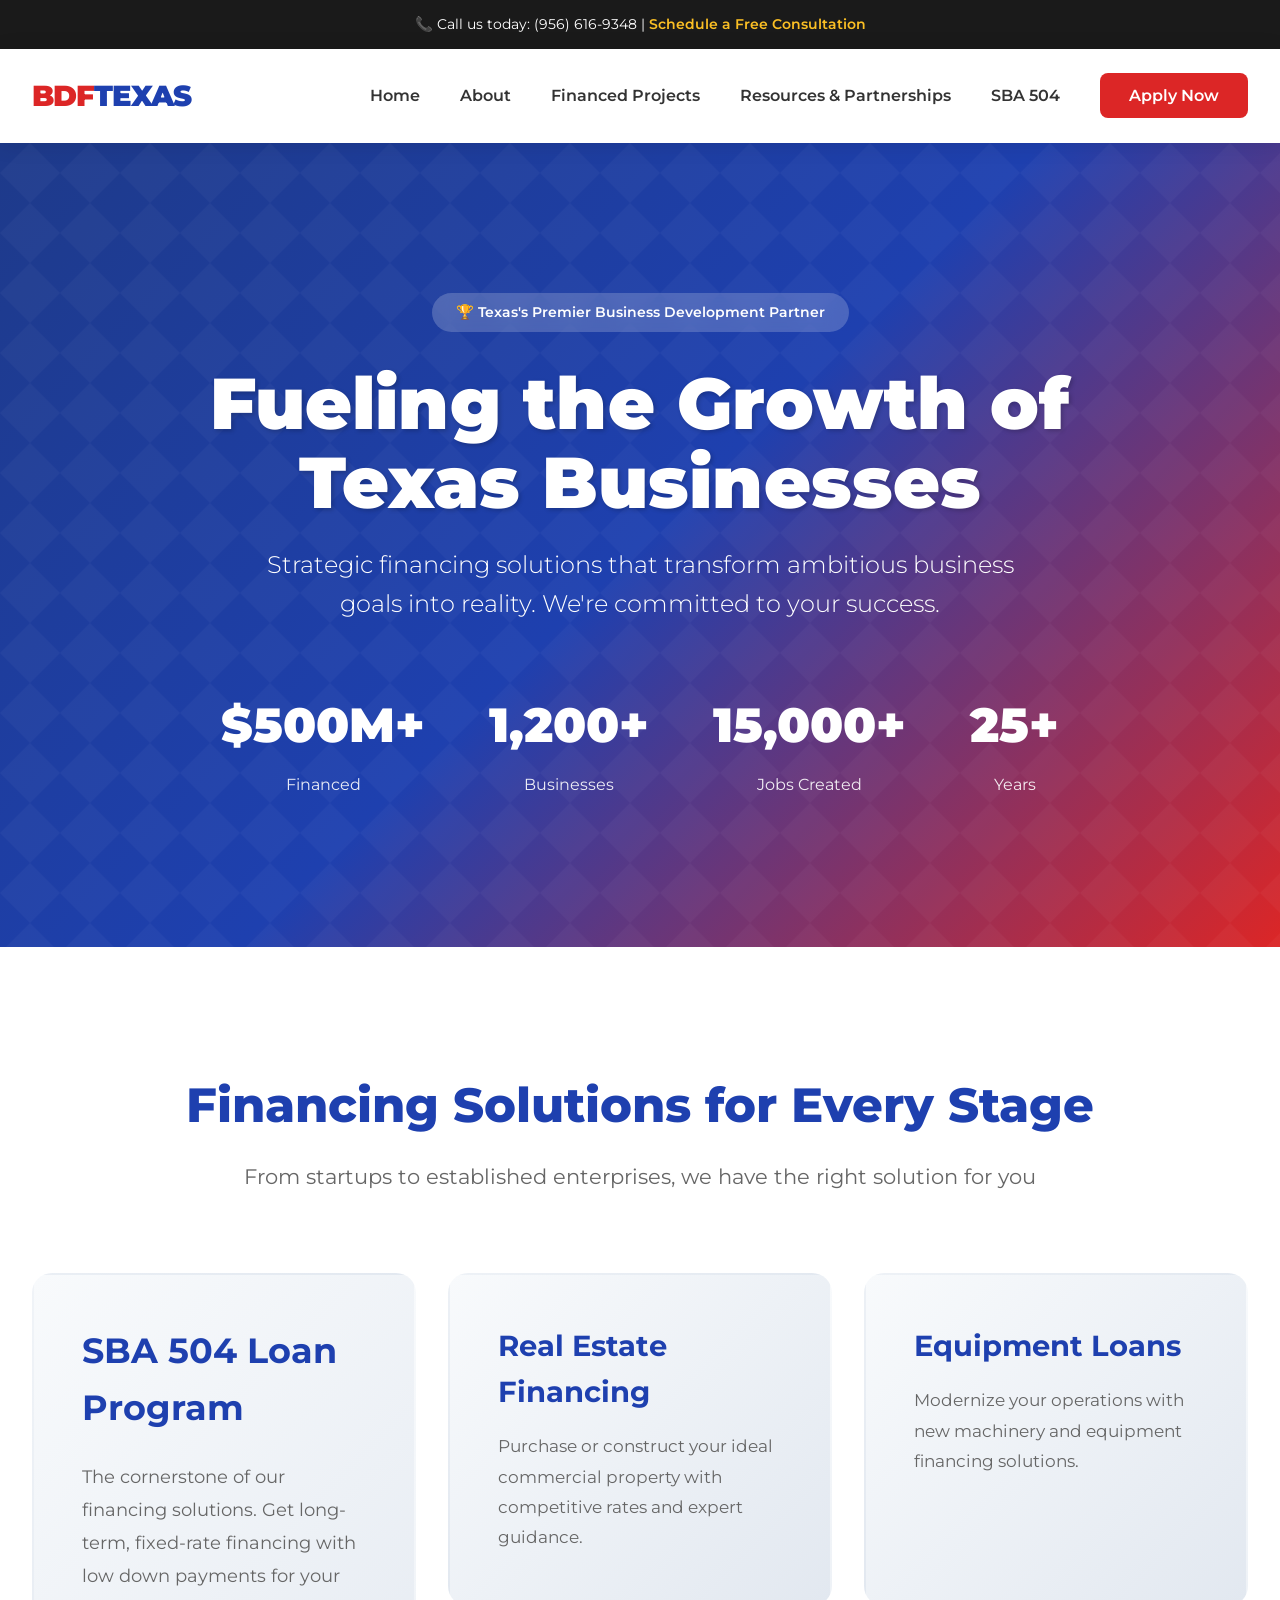
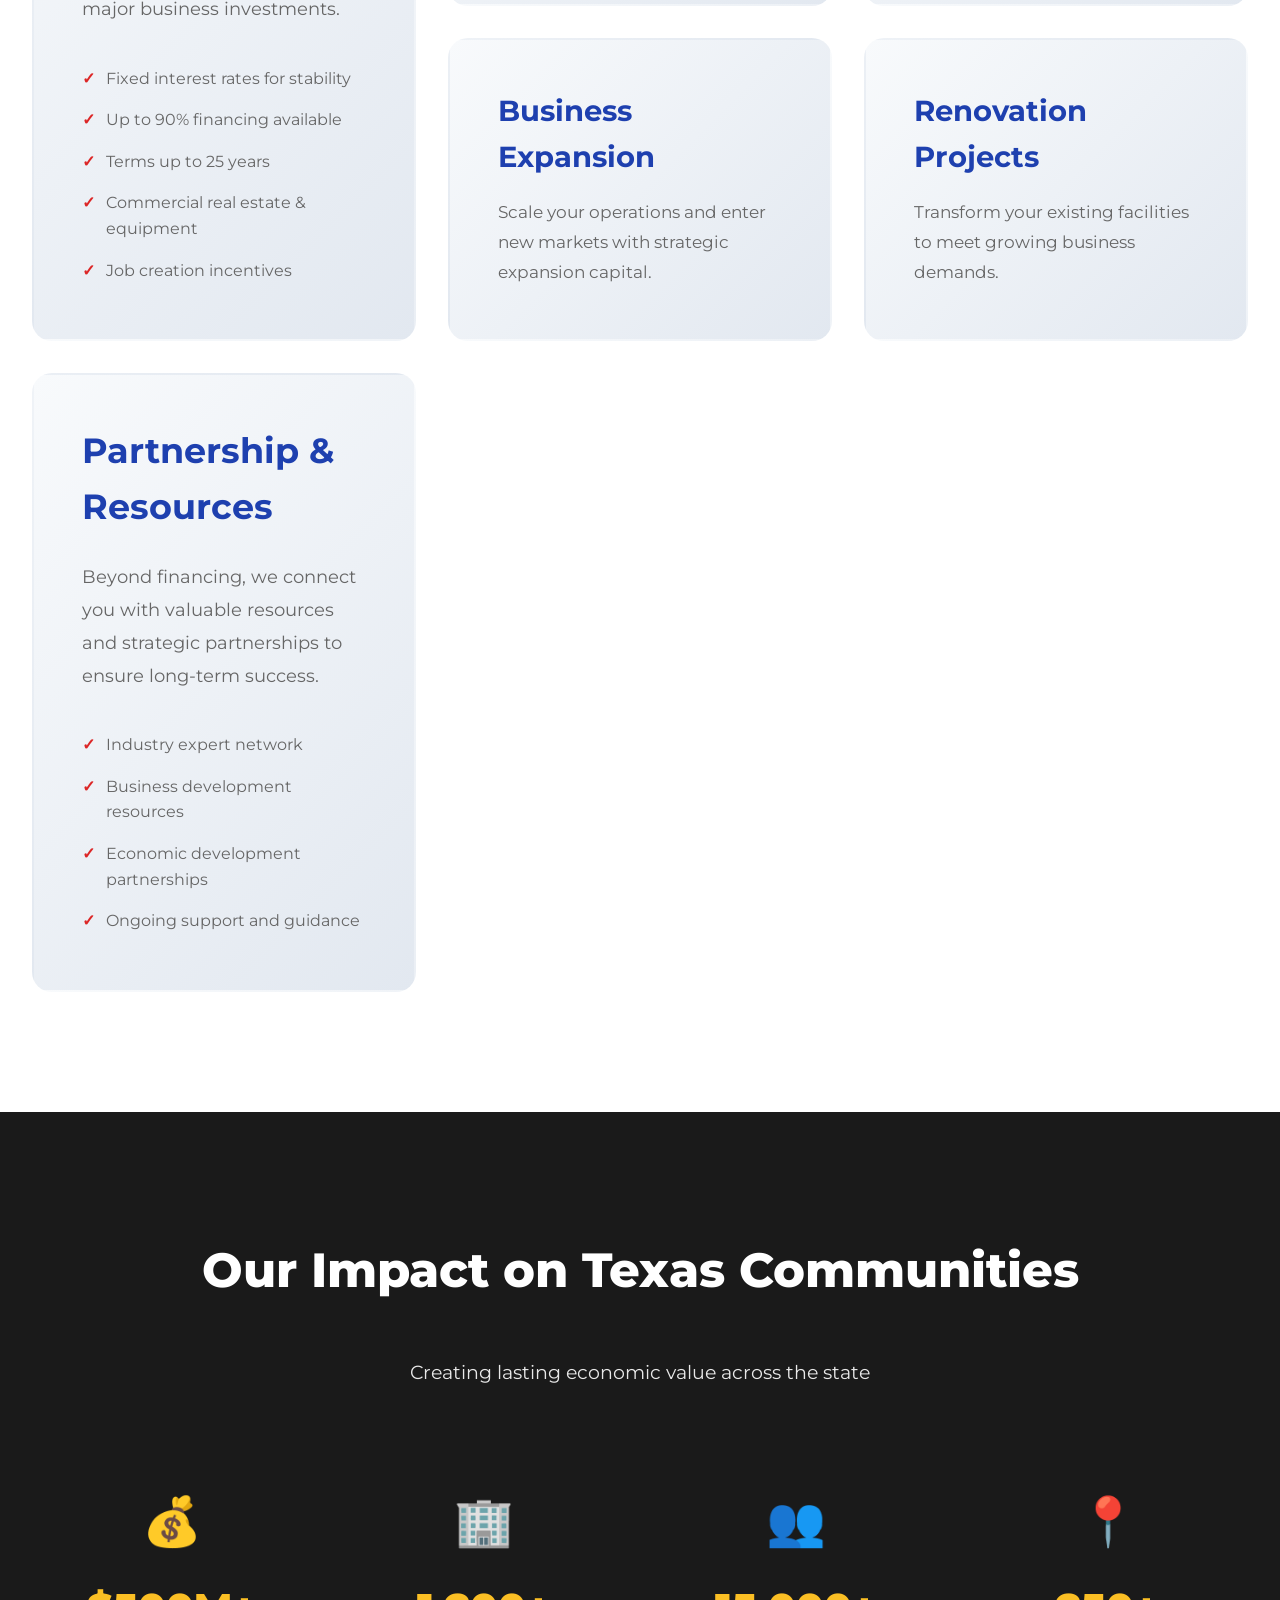
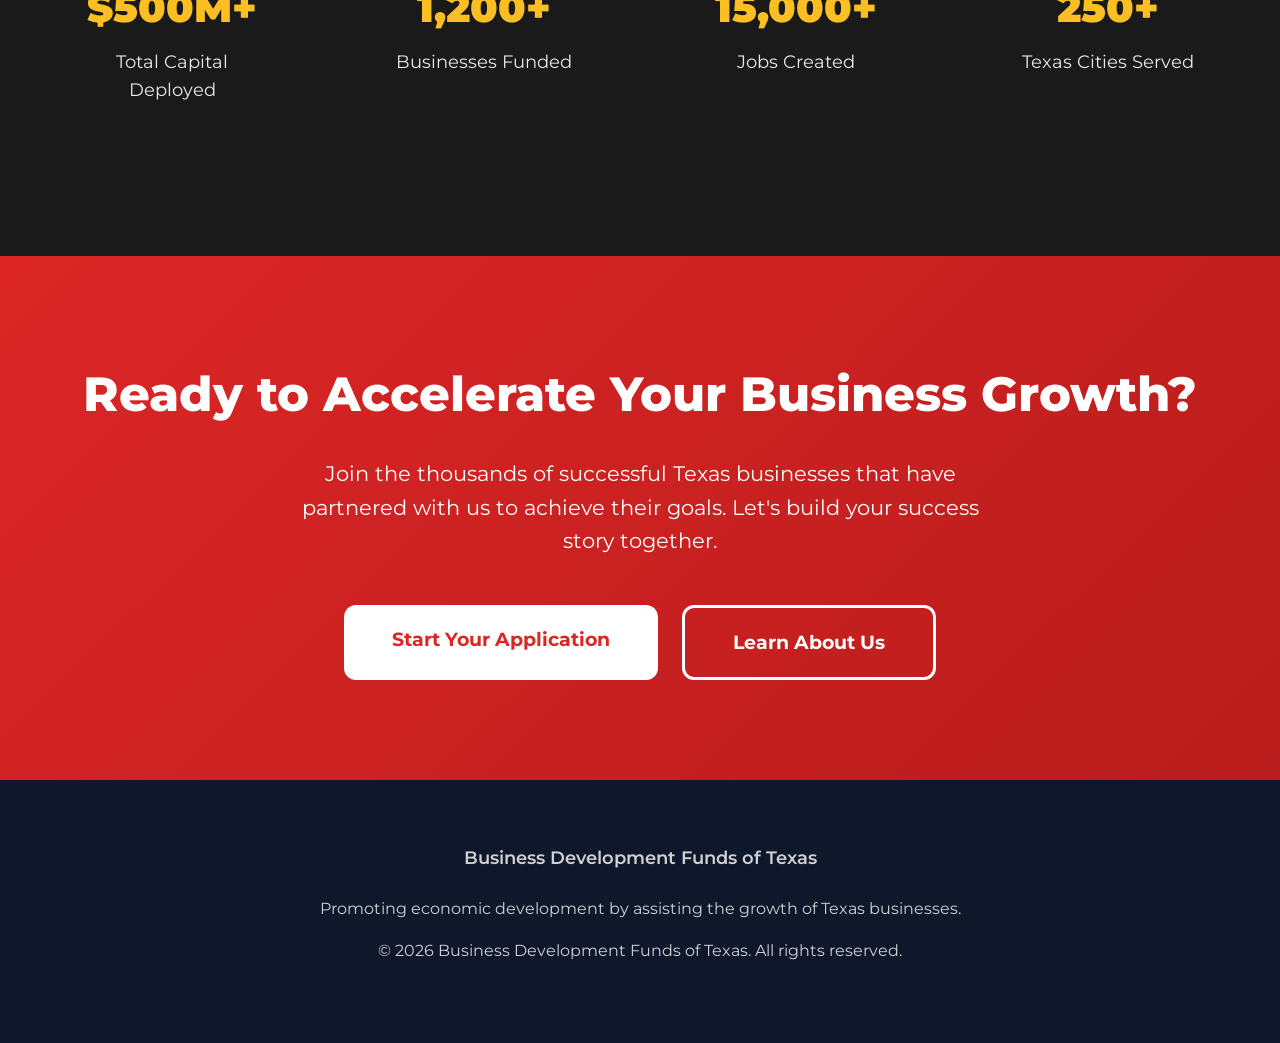
==== index.html @ fd80b587 "Initial commit: BDF Texas website with all pages" ====
<!DOCTYPE html>
<html lang="en">
<head>
    <meta charset="UTF-8">
    <meta name="viewport" content="width=device-width, initial-scale=1.0">
    <title>Business Development Funds of Texas | Fueling Texas Growth</title>
    <link href="https://fonts.googleapis.com/css2?family=Montserrat:wght@300;400;500;600;700;800;900&display=swap" rel="stylesheet">
    <link rel="stylesheet" href="assets/css/style.css">
</head>
<body>
    <div class="top-bar">
        📞 Call us today: (956) 616-9348 | <a href="contact.html">Schedule a Free Consultation</a>
    </div>
    
    <header>
        <nav>
            <div class="logo">BDF<span>TEXAS</span></div>
            <ul class="nav-links">
                <li><a href="index.html">Home</a></li>
                <li><a href="about.html">About</a></li>
                <li><a href="financed-projects.html">Financed Projects</a></li>
                <li><a href="resources.html">Resources & Partnerships</a></li>
                <li><a href="sba-504.html">SBA 504</a></li>
                <li><a href="contact.html" class="nav-cta">Apply Now</a></li>
            </ul>
        </nav>
    </header>

    <section class="hero-fullwidth">
        <div class="hero-content">
            <div class="hero-badge">🏆 Texas's Premier Business Development Partner</div>
            <h1>Fueling the Growth of<br>Texas Businesses</h1>
            <p>Strategic financing solutions that transform ambitious business goals into reality. We're committed to your success.</p>
            
            <div class="hero-stats">
                <div class="stat">
                    <span class="stat-number">$500M+</span>
                    <span class="stat-label">Financed</span>
                </div>
                <div class="stat">
                    <span class="stat-number">1,200+</span>
                    <span class="stat-label">Businesses</span>
                </div>
                <div class="stat">
                    <span class="stat-number">15,000+</span>
                    <span class="stat-label">Jobs Created</span>
                </div>
                <div class="stat">
                    <span class="stat-number">25+</span>
                    <span class="stat-label">Years</span>
                </div>
            </div>
        </div>
    </section>

    <section class="services-showcase">
        <div class="showcase-container">
            <div class="showcase-header">
                <h2>Financing Solutions for Every Stage</h2>
                <p>From startups to established enterprises, we have the right solution for you</p>
            </div>
            
            <div class="services-masonry">
                <div class="service-item service-large">
                    <h3>SBA 504 Loan Program</h3>
                    <p>The cornerstone of our financing solutions. Get long-term, fixed-rate financing with low down payments for your major business investments.</p>
                    <ul class="service-features">
                        <li>Fixed interest rates for stability</li>
                        <li>Up to 90% financing available</li>
                        <li>Terms up to 25 years</li>
                        <li>Commercial real estate & equipment</li>
                        <li>Job creation incentives</li>
                    </ul>
                </div>
                
                <div class="service-item">
                    <h3>Real Estate Financing</h3>
                    <p>Purchase or construct your ideal commercial property with competitive rates and expert guidance.</p>
                </div>
                
                <div class="service-item">
                    <h3>Equipment Loans</h3>
                    <p>Modernize your operations with new machinery and equipment financing solutions.</p>
                </div>
                
                <div class="service-item">
                    <h3>Business Expansion</h3>
                    <p>Scale your operations and enter new markets with strategic expansion capital.</p>
                </div>
                
                <div class="service-item">
                    <h3>Renovation Projects</h3>
                    <p>Transform your existing facilities to meet growing business demands.</p>
                </div>
                
                <div class="service-item service-large">
                    <h3>Partnership & Resources</h3>
                    <p>Beyond financing, we connect you with valuable resources and strategic partnerships to ensure long-term success.</p>
                    <ul class="service-features">
                        <li>Industry expert network</li>
                        <li>Business development resources</li>
                        <li>Economic development partnerships</li>
                        <li>Ongoing support and guidance</li>
                    </ul>
                </div>
            </div>
        </div>
    </section>

    <section class="impact-section">
        <div class="impact-container">
            <h2>Our Impact on Texas Communities</h2>
            <p style="font-size: 1.2rem; opacity: 0.9;">Creating lasting economic value across the state</p>
            
            <div class="impact-grid">
                <div class="impact-item">
                    <div class="impact-icon">💰</div>
                    <div class="impact-number">$500M+</div>
                    <div class="impact-text">Total Capital Deployed</div>
                </div>
                
                <div class="impact-item">
                    <div class="impact-icon">🏢</div>
                    <div class="impact-number">1,200+</div>
                    <div class="impact-text">Businesses Funded</div>
                </div>
                
                <div class="impact-item">
                    <div class="impact-icon">👥</div>
                    <div class="impact-number">15,000+</div>
                    <div class="impact-text">Jobs Created</div>
                </div>
                
                <div class="impact-item">
                    <div class="impact-icon">📍</div>
                    <div class="impact-number">250+</div>
                    <div class="impact-text">Texas Cities Served</div>
                </div>
            </div>
        </div>
    </section>

    <section class="cta-fullwidth">
        <h2>Ready to Accelerate Your Business Growth?</h2>
        <p>Join the thousands of successful Texas businesses that have partnered with us to achieve their goals. Let's build your success story together.</p>
        <div class="cta-buttons">
            <a href="contact.html" class="btn-large btn-white">Start Your Application</a>
            <a href="about.html" class="btn-large btn-outline-white">Learn About Us</a>
        </div>
    </section>

    <footer>
        <div class="footer-content">
            <p style="font-size: 1.1rem; font-weight: 600; margin-bottom: 1.5rem;">Business Development Funds of Texas</p>
            <p>Promoting economic development by assisting the growth of Texas businesses.</p>
            <p>&copy; 2026 Business Development Funds of Texas. All rights reserved.</p>
        </div>
    </footer>
</body>
</html>
---- assets/css/style.css ----
* {
    margin: 0;
    padding: 0;
    box-sizing: border-box;
}

body {
    font-family: 'Montserrat', sans-serif;
    line-height: 1.6;
    color: #333;
}

.top-bar {
    background: #1a1a1a;
    color: white;
    padding: 0.8rem 2rem;
    font-size: 0.9rem;
    text-align: center;
}

.top-bar a {
    color: #fbbf24;
    text-decoration: none;
    font-weight: 600;
}

header {
    background: rgba(255, 255, 255, 0.98);
    padding: 1.5rem 2rem;
    position: sticky;
    top: 0;
    z-index: 1000;
    box-shadow: 0 2px 20px rgba(0,0,0,0.1);
}

nav {
    max-width: 1400px;
    margin: 0 auto;
    display: flex;
    justify-content: space-between;
    align-items: center;
}

.logo {
    font-size: 1.8rem;
    font-weight: 900;
    color: #dc2626;
    letter-spacing: -1px;
}

.logo span {
    color: #1e40af;
}

.nav-links {
    display: flex;
    list-style: none;
    gap: 2.5rem;
    align-items: center;
}

.nav-links a {
    text-decoration: none;
    color: #333;
    font-weight: 600;
    transition: color 0.3s;
}

.nav-links a:hover {
    color: #dc2626;
}

.nav-cta {
    background: #dc2626;
    color: white !important;
    padding: 0.8rem 1.8rem;
    border-radius: 8px;
    transition: background 0.3s;
}

.nav-cta:hover {
    background: #b91c1c;
    color: white !important;
}

.hero-fullwidth {
    background: linear-gradient(135deg, #1e3a8a 0%, #1e40af 50%, #dc2626 100%);
    color: white;
    padding: 150px 2rem;
    position: relative;
    overflow: hidden;
}

.hero-fullwidth::before {
    content: '';
    position: absolute;
    top: 0;
    left: 0;
    right: 0;
    bottom: 0;
    background: url('data:image/svg+xml,<svg width="60" height="60" xmlns="http://www.w3.org/2000/svg"><path d="M0 0h60v60H0z" fill="none"/><path d="M30 0L0 30l30 30 30-30z" fill="rgba(255,255,255,0.03)"/></svg>');
    background-size: 60px 60px;
}

.hero-content {
    max-width: 1200px;
    margin: 0 auto;
    position: relative;
    z-index: 1;
    text-align: center;
}

.hero-badge {
    display: inline-block;
    background: rgba(255,255,255,0.2);
    padding: 0.5rem 1.5rem;
    border-radius: 50px;
    font-size: 0.9rem;
    font-weight: 600;
    margin-bottom: 2rem;
    backdrop-filter: blur(10px);
}

.hero-content h1 {
    font-size: 4.5rem;
    font-weight: 900;
    margin-bottom: 1.5rem;
    line-height: 1.1;
    text-shadow: 2px 2px 4px rgba(0,0,0,0.2);
}

.hero-content p {
    font-size: 1.5rem;
    margin-bottom: 3rem;
    max-width: 800px;
    margin-left: auto;
    margin-right: auto;
    font-weight: 300;
}

.hero-stats {
    display: flex;
    justify-content: center;
    gap: 4rem;
    margin-top: 4rem;
}

.stat {
    text-align: center;
}

.stat-number {
    font-size: 3rem;
    font-weight: 900;
    display: block;
    margin-bottom: 0.5rem;
}

.stat-label {
    font-size: 1rem;
    opacity: 0.9;
}

.services-showcase {
    padding: 120px 2rem;
    background: white;
}

.showcase-container {
    max-width: 1400px;
    margin: 0 auto;
}

.showcase-header {
    text-align: center;
    margin-bottom: 5rem;
}

.showcase-header h2 {
    font-size: 3rem;
    font-weight: 800;
    margin-bottom: 1rem;
    color: #1e40af;
}

.showcase-header p {
    font-size: 1.3rem;
    color: #666;
}

.services-masonry {
    display: grid;
    grid-template-columns: repeat(3, 1fr);
    gap: 2rem;
}

.service-large {
    grid-row: span 2;
}

.service-item {
    background: linear-gradient(135deg, #f8fafc 0%, #e2e8f0 100%);
    padding: 3rem;
    border-radius: 20px;
    transition: all 0.3s;
    border: 2px solid transparent;
}

.service-item:hover {
    transform: translateY(-10px);
    border-color: #dc2626;
    background: white;
    box-shadow: 0 20px 40px rgba(0,0,0,0.1);
}

.service-item h3 {
    font-size: 1.8rem;
    margin-bottom: 1rem;
    color: #1e40af;
    font-weight: 700;
}

.service-item p {
    color: #666;
    line-height: 1.8;
    font-size: 1.05rem;
}

.service-large h3 {
    font-size: 2.2rem;
    margin-bottom: 1.5rem;
}

.service-large p {
    font-size: 1.15rem;
    margin-bottom: 2rem;
}

.service-features {
    list-style: none;
    margin-top: 1.5rem;
}

.service-features li {
    padding: 0.5rem 0;
    padding-left: 1.5rem;
    position: relative;
    color: #666;
}

.service-features li::before {
    content: '✓';
    position: absolute;
    left: 0;
    color: #dc2626;
    font-weight: bold;
}

.impact-section {
    background: #1a1a1a;
    color: white;
    padding: 120px 2rem;
}

.impact-container {
    max-width: 1200px;
    margin: 0 auto;
    text-align: center;
}

.impact-container h2 {
    font-size: 3rem;
    font-weight: 800;
    margin-bottom: 3rem;
}

.impact-grid {
    display: grid;
    grid-template-columns: repeat(4, 1fr);
    gap: 3rem;
    margin-top: 4rem;
}

.impact-item {
    padding: 2rem;
}

.impact-icon {
    font-size: 3rem;
    margin-bottom: 1rem;
}

.impact-number {
    font-size: 2.5rem;
    font-weight: 900;
    color: #fbbf24;
    margin-bottom: 0.5rem;
}

.impact-text {
    font-size: 1.1rem;
    opacity: 0.9;
}

.cta-fullwidth {
    background: linear-gradient(135deg, #dc2626 0%, #b91c1c 100%);
    color: white;
    padding: 100px 2rem;
    text-align: center;
}

.cta-fullwidth h2 {
    font-size: 3rem;
    font-weight: 800;
    margin-bottom: 1.5rem;
}

.cta-fullwidth p {
    font-size: 1.3rem;
    margin-bottom: 3rem;
    max-width: 700px;
    margin-left: auto;
    margin-right: auto;
}

.cta-buttons {
    display: flex;
    gap: 1.5rem;
    justify-content: center;
}

.btn-large {
    padding: 1.2rem 3rem;
    border-radius: 12px;
    text-decoration: none;
    font-weight: 700;
    font-size: 1.2rem;
    transition: all 0.3s;
    display: inline-block;
}

.btn-white {
    background: white;
    color: #dc2626;
}

.btn-white:hover {
    transform: scale(1.05);
    box-shadow: 0 10px 30px rgba(255,255,255,0.3);
}

.btn-outline-white {
    background: transparent;
    color: white;
    border: 3px solid white;
}

.btn-outline-white:hover {
    background: white;
    color: #dc2626;
}

footer {
    background: #0f172a;
    color: white;
    padding: 4rem 2rem;
}

.footer-content {
    max-width: 1400px;
    margin: 0 auto;
    text-align: center;
}

.footer-content p {
    margin-bottom: 1rem;
    opacity: 0.8;
}

/* Page-specific styles */
.page-hero {
    background: linear-gradient(135deg, #1e3a8a 0%, #1e40af 100%);
    color: white;
    padding: 100px 2rem 80px;
    text-align: center;
}

.page-hero h1 {
    font-size: 3.5rem;
    font-weight: 800;
    margin-bottom: 1rem;
}

.page-hero p {
    font-size: 1.3rem;
    max-width: 700px;
    margin: 0 auto;
    font-weight: 300;
}

.page-content {
    max-width: 1200px;
    margin: 0 auto;
    padding: 80px 2rem;
}

.content-section {
    margin-bottom: 4rem;
}

.content-section h2 {
    font-size: 2.5rem;
    color: #1e40af;
    margin-bottom: 1.5rem;
    font-weight: 700;
}

.content-section h3 {
    font-size: 1.8rem;
    color: #333;
    margin-bottom: 1rem;
    margin-top: 2rem;
    font-weight: 600;
}

.content-section p {
    font-size: 1.1rem;
    line-height: 1.8;
    color: #666;
    margin-bottom: 1rem;
}

.content-section ul {
    list-style: none;
    margin: 1.5rem 0;
}

.content-section ul li {
    padding: 0.8rem 0;
    padding-left: 2rem;
    position: relative;
    font-size: 1.1rem;
    color: #666;
}

.content-section ul li::before {
    content: '✓';
    position: absolute;
    left: 0;
    color: #dc2626;
    font-weight: bold;
    font-size: 1.2rem;
}

/* Board Members */
.board-grid {
    display: grid;
    grid-template-columns: repeat(auto-fit, minmax(300px, 1fr));
    gap: 3rem;
    margin-top: 3rem;
}

.board-member {
    background: white;
    border-radius: 15px;
    padding: 2rem;
    box-shadow: 0 4px 20px rgba(0,0,0,0.08);
    text-align: center;
    transition: transform 0.3s;
}

.board-member:hover {
    transform: translateY(-5px);
    box-shadow: 0 8px 30px rgba(0,0,0,0.12);
}

.board-member img {
    width: 150px;
    height: 150px;
    border-radius: 50%;
    object-fit: cover;
    margin-bottom: 1.5rem;
    border: 4px solid #1e40af;
}

.board-member h3 {
    font-size: 1.5rem;
    color: #1e40af;
    margin-bottom: 0.5rem;
}

.board-member .title {
    font-size: 1.1rem;
    color: #dc2626;
    font-weight: 600;
    margin-bottom: 1rem;
}

.board-member .organization {
    font-size: 1rem;
    color: #666;
    margin-bottom: 1rem;
}

.board-member .contact {
    font-size: 0.95rem;
    color: #999;
}

.board-member .contact a {
    color: #1e40af;
    text-decoration: none;
}

.board-member .contact a:hover {
    text-decoration: underline;
}

/* Contact Form */
.contact-container {
    max-width: 800px;
    margin: 0 auto;
    padding: 80px 2rem;
}

.contact-form {
    background: white;
    padding: 3rem;
    border-radius: 20px;
    box-shadow: 0 4px 20px rgba(0,0,0,0.08);
}

.form-group {
    margin-bottom: 1.5rem;
}

.form-group label {
    display: block;
    margin-bottom: 0.5rem;
    font-weight: 600;
    color: #333;
}

.form-group input,
.form-group textarea,
.form-group select {
    width: 100%;
    padding: 1rem;
    border: 2px solid #e2e8f0;
    border-radius: 8px;
    font-family: 'Montserrat', sans-serif;
    font-size: 1rem;
    transition: border-color 0.3s;
}

.form-group input:focus,
.form-group textarea:focus,
.form-group select:focus {
    outline: none;
    border-color: #1e40af;
}

.form-group textarea {
    min-height: 150px;
    resize: vertical;
}

.btn-submit {
    background: #dc2626;
    color: white;
    padding: 1rem 3rem;
    border: none;
    border-radius: 8px;
    font-size: 1.1rem;
    font-weight: 700;
    cursor: pointer;
    transition: background 0.3s;
}

.btn-submit:hover {
    background: #b91c1c;
}

.contact-info {
    margin-top: 3rem;
    text-align: center;
}

.contact-info h3 {
    font-size: 1.8rem;
    color: #1e40af;
    margin-bottom: 1.5rem;
}

.contact-info p {
    font-size: 1.1rem;
    color: #666;
    margin-bottom: 0.5rem;
}

@media (max-width: 968px) {
    .hero-content h1 {
        font-size: 3rem;
    }
    
    .services-masonry {
        grid-template-columns: 1fr;
    }
    
    .service-large {
        grid-row: span 1;
    }
    
    .impact-grid {
        grid-template-columns: repeat(2, 1fr);
    }
    
    .hero-stats {
        flex-direction: column;
        gap: 2rem;
    }
    
    .nav-links {
        display: none;
    }
    
    .cta-buttons {
        flex-direction: column;
        align-items: center;
    }
    
    .board-grid {
        grid-template-columns: 1fr;
    }
    
    .page-hero h1 {
        font-size: 2.5rem;
    }
}
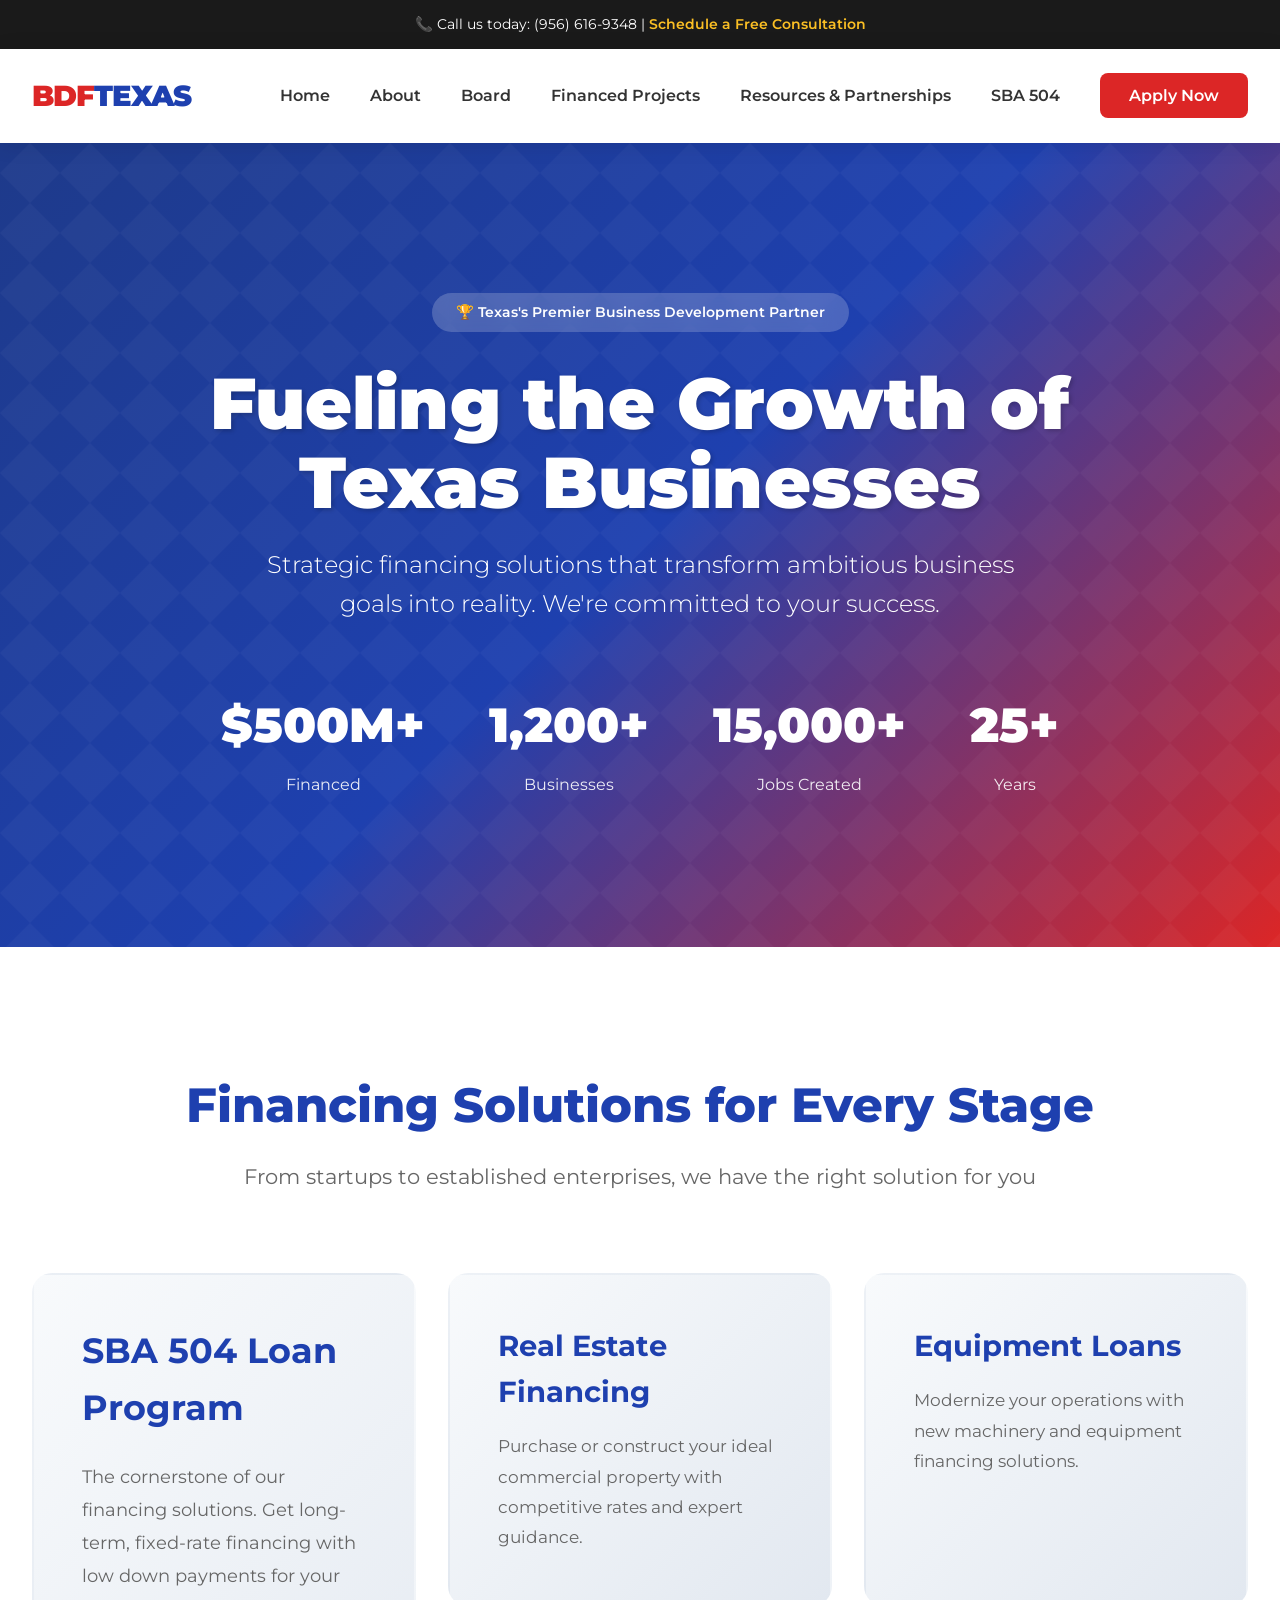
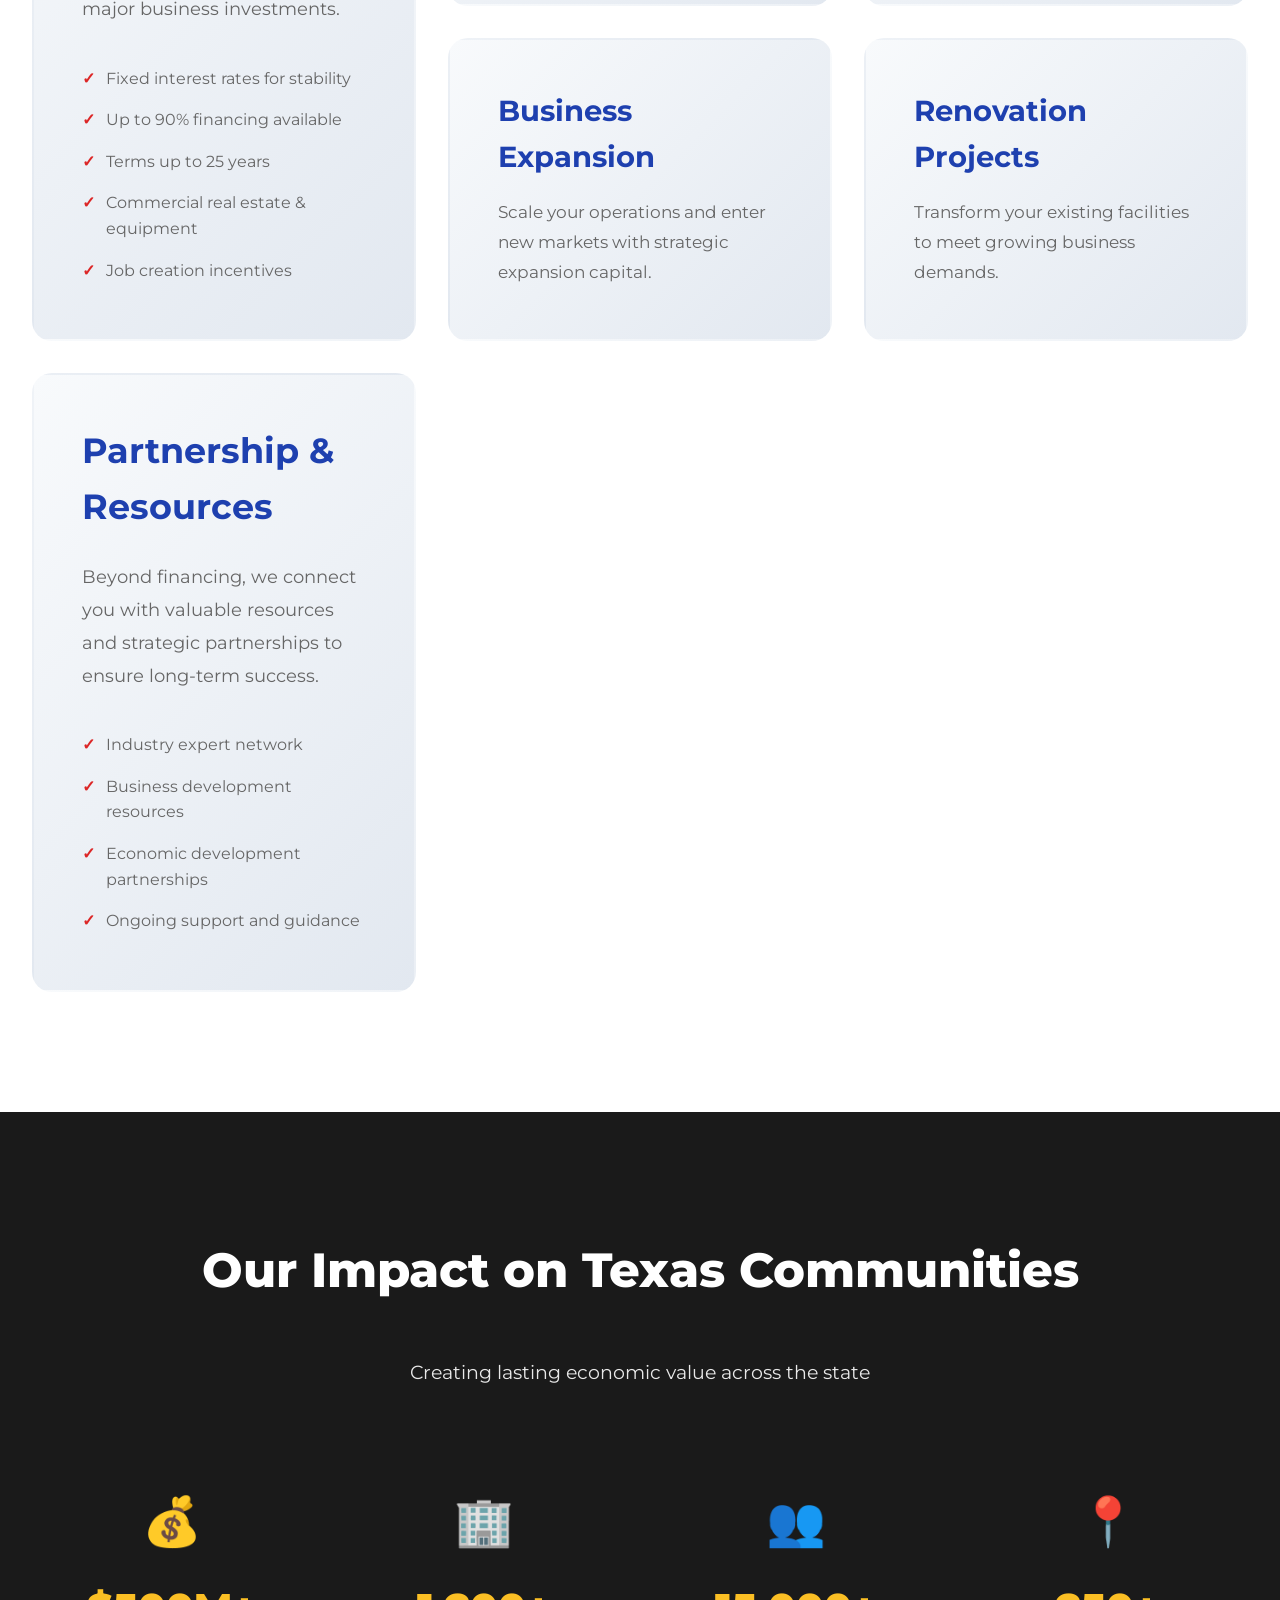
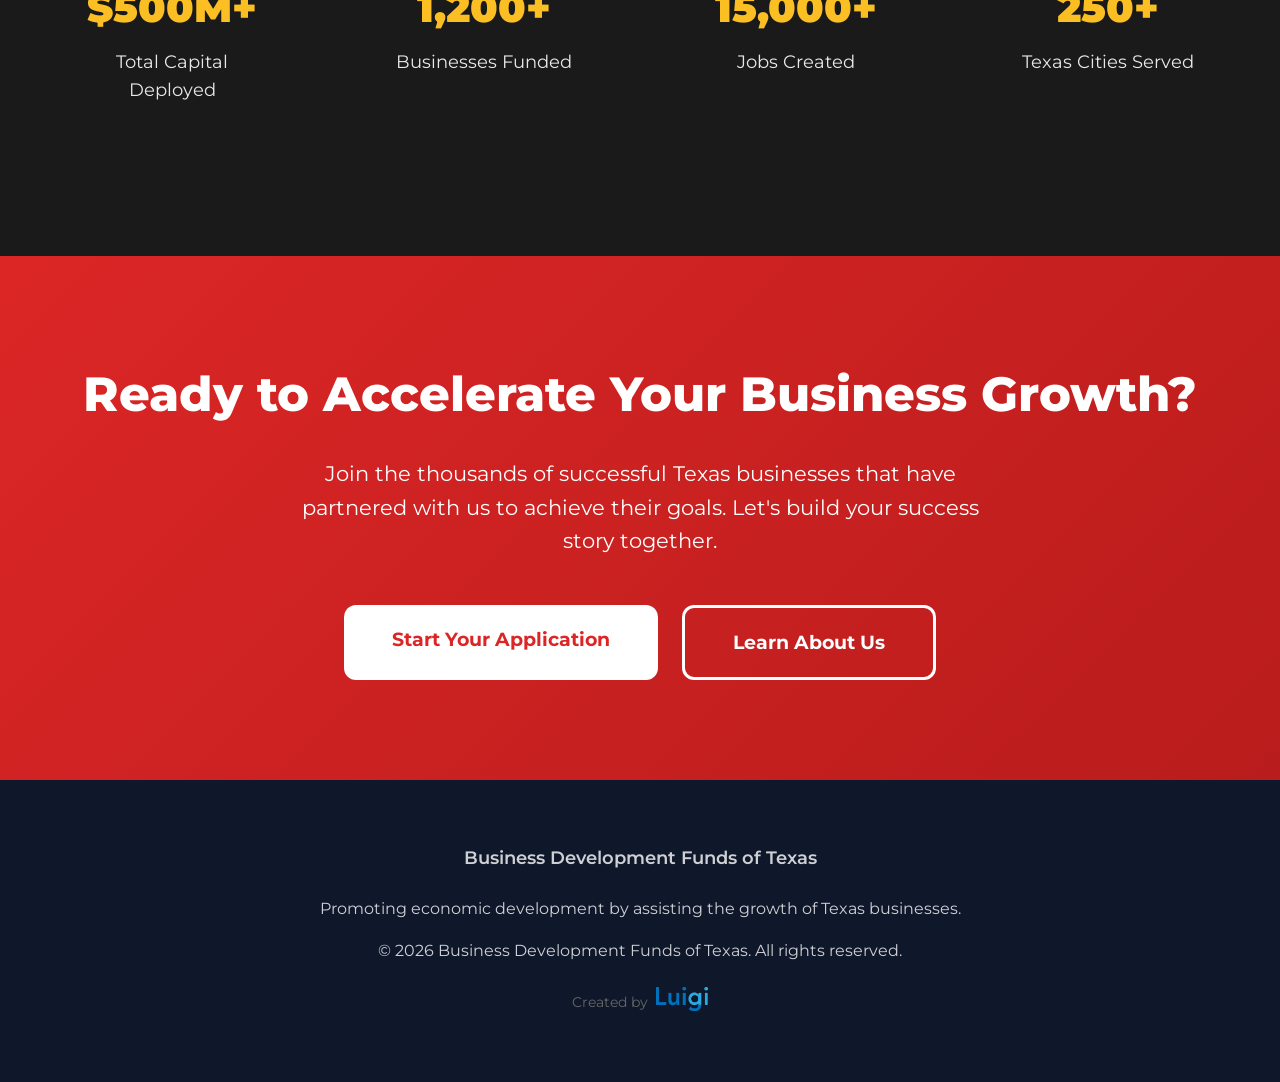
==== commit b6fd218a: "updated board bios, added project info, photos, luigiai cred" ====
--- a/index.html
+++ b/index.html
@@ -15,9 +15,11 @@
     <header>
         <nav>
             <div class="logo">BDF<span>TEXAS</span></div>
-            <ul class="nav-links">
+            <button class="menu-toggle" id="menuToggle">☰</button>
+            <ul class="nav-links" id="navLinks">
                 <li><a href="index.html">Home</a></li>
                 <li><a href="about.html">About</a></li>
+                <li><a href="board-detail.html">Board</a></li>
                 <li><a href="financed-projects.html">Financed Projects</a></li>
                 <li><a href="resources.html">Resources & Partnerships</a></li>
                 <li><a href="sba-504.html">SBA 504</a></li>
@@ -25,6 +27,22 @@
             </ul>
         </nav>
     </header>
+
+    <script>
+        const menuToggle = document.getElementById('menuToggle');
+        const navLinks = document.getElementById('navLinks');
+        
+        menuToggle.addEventListener('click', function() {
+            navLinks.classList.toggle('active');
+        });
+        
+        // Close menu when a link is clicked
+        navLinks.querySelectorAll('a').forEach(link => {
+            link.addEventListener('click', function() {
+                navLinks.classList.remove('active');
+            });
+        });
+    </script>
 
     <section class="hero-fullwidth">
         <div class="hero-content">
@@ -154,6 +172,12 @@
             <p style="font-size: 1.1rem; font-weight: 600; margin-bottom: 1.5rem;">Business Development Funds of Texas</p>
             <p>Promoting economic development by assisting the growth of Texas businesses.</p>
             <p>&copy; 2026 Business Development Funds of Texas. All rights reserved.</p>
+            <div style="margin-top: 1.5rem; display: flex; align-items: center; justify-content: center; gap: 0.5rem; font-size: 0.85rem; color: #666;">
+                <span>Created by</span>
+                <a href="https://luigiai.dev" target="_blank" rel="noopener">
+                    <img src="Luigi AI Logo.png" alt="Luigi AI" style="height: 24px; width: auto;">
+                </a>
+            </div>
         </div>
     </footer>
 </body>
--- a/assets/css/style.css
+++ b/assets/css/style.css
@@ -39,6 +39,16 @@
     display: flex;
     justify-content: space-between;
     align-items: center;
+    flex-wrap: wrap;
+}
+
+.menu-toggle {
+    display: none;
+    background: none;
+    border: none;
+    font-size: 1.5rem;
+    cursor: pointer;
+    color: #333;
 }
 
 .logo {
@@ -598,6 +608,21 @@
     margin-bottom: 0.5rem;
 }
 
+@media (max-width: 1200px) {
+    .nav-links {
+        gap: 1.5rem;
+    }
+    
+    .nav-links a {
+        font-size: 0.9rem;
+    }
+    
+    .nav-cta {
+        padding: 0.7rem 1.2rem;
+        font-size: 0.9rem;
+    }
+}
+
 @media (max-width: 968px) {
     .hero-content h1 {
         font-size: 3rem;
@@ -620,10 +645,6 @@
         gap: 2rem;
     }
     
-    .nav-links {
-        display: none;
-    }
-    
     .cta-buttons {
         flex-direction: column;
         align-items: center;
@@ -636,4 +657,111 @@
     .page-hero h1 {
         font-size: 2.5rem;
     }
-}
+    
+    header {
+        padding: 1rem;
+    }
+    
+    nav {
+        width: 100%;
+    }
+    
+    .logo {
+        font-size: 1.5rem;
+    }
+    
+    .top-bar {
+        font-size: 0.8rem;
+        padding: 0.6rem 1rem;
+    }
+    
+    .menu-toggle {
+        display: block;
+    }
+    
+    .nav-links {
+        display: none;
+        width: 100%;
+        flex-direction: column;
+        gap: 0.5rem;
+        padding-top: 1rem;
+        border-top: 1px solid #e2e8f0;
+    }
+    
+    .nav-links.active {
+        display: flex;
+    }
+    
+    .nav-links a {
+        padding: 0.8rem 0;
+        font-size: 1rem;
+    }
+    
+    .nav-cta {
+        width: 100%;
+        text-align: center;
+        padding: 1rem;
+    }
+    
+    .impact-grid {
+        grid-template-columns: 1fr;
+        gap: 2rem;
+    }
+    
+    .impact-container {
+        padding: 0 1rem;
+    }
+    
+    .impact-container h2 {
+        font-size: 2rem;
+    }
+    
+    .hero-content h1 {
+        font-size: 2rem;
+    }
+    
+    .hero-content p {
+        font-size: 1.1rem;
+    }
+    
+    .hero-fullwidth {
+        padding: 80px 1rem;
+    }
+    
+    .services-showcase {
+        padding: 60px 1rem;
+    }
+    
+    .showcase-header h2 {
+        font-size: 2rem;
+    }
+    
+    .cta-fullwidth {
+        padding: 60px 1rem;
+    }
+    
+    .cta-fullwidth h2 {
+        font-size: 2rem;
+    }
+    
+    .cta-fullwidth p {
+        font-size: 1.1rem;
+    }
+    
+    .btn-large {
+        padding: 1rem 2rem;
+        font-size: 1rem;
+    }
+    
+    .page-content {
+        padding: 40px 1rem;
+    }
+    
+    .contact-container {
+        padding: 40px 1rem;
+    }
+    
+    .contact-form {
+        padding: 2rem 1rem;
+    }
+}
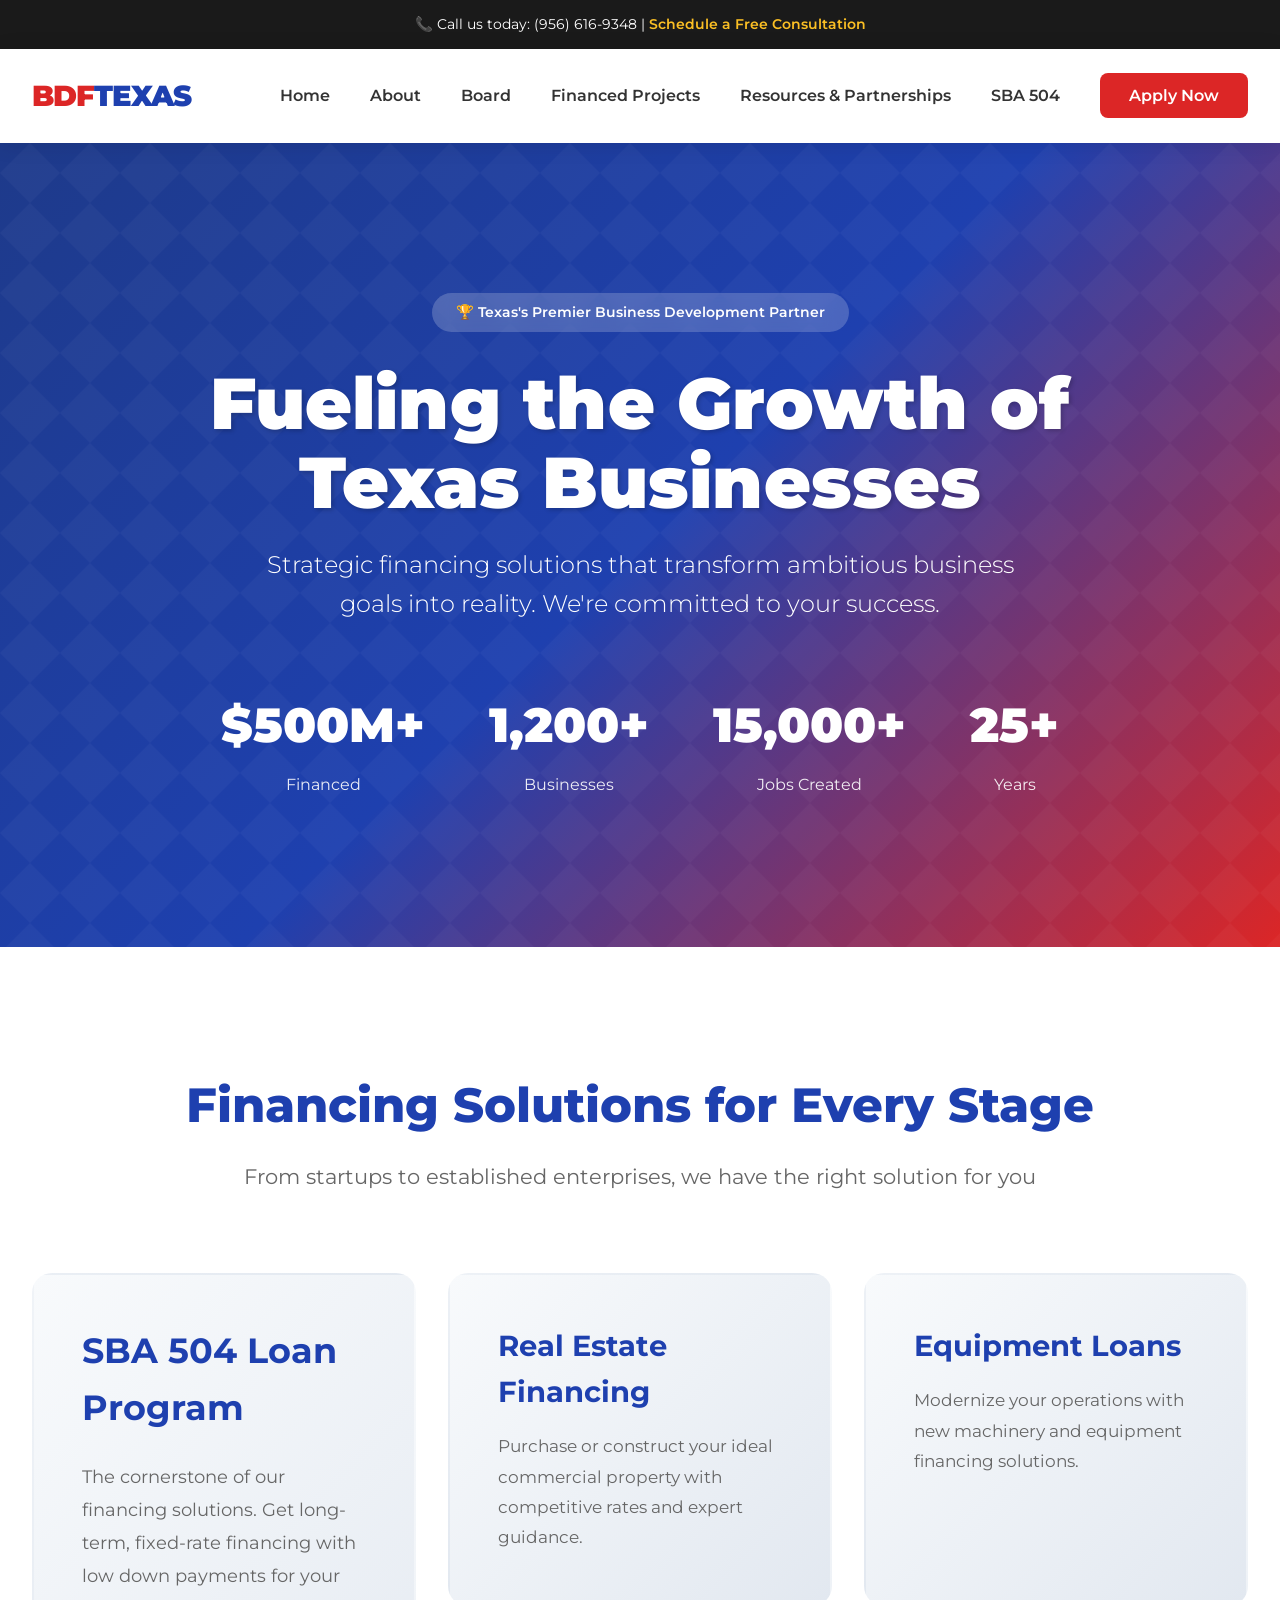
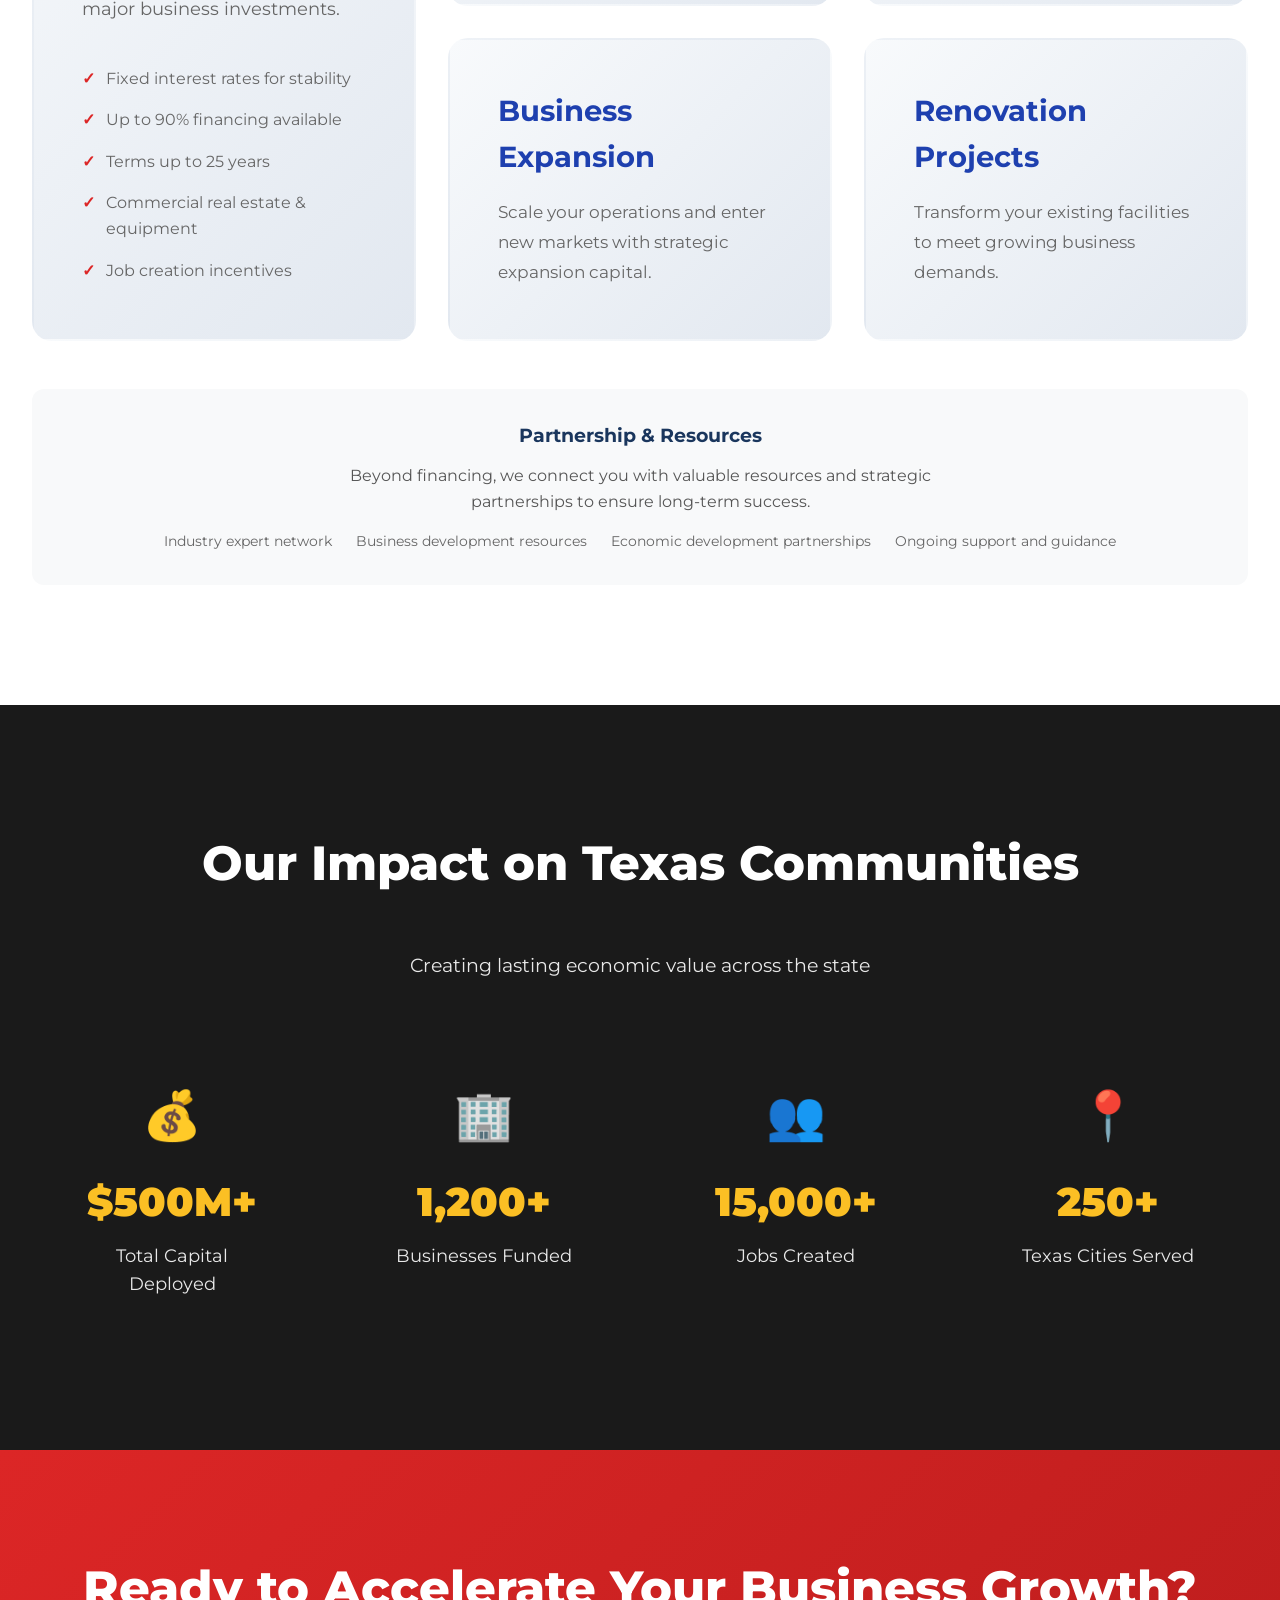
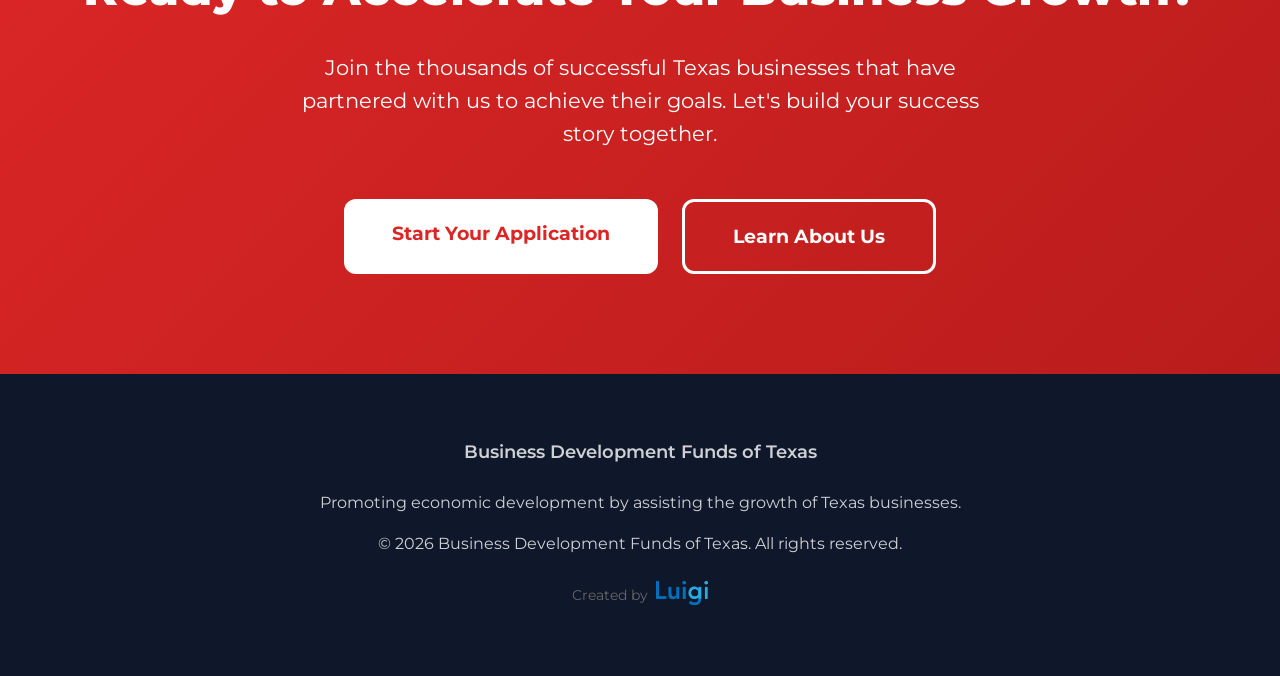
==== commit 6d0ab3fb: "move resources section to reduce clutter on home page, center contact info" ====
--- a/index.html
+++ b/index.html
@@ -111,15 +111,16 @@
                     <p>Transform your existing facilities to meet growing business demands.</p>
                 </div>
                 
-                <div class="service-item service-large">
-                    <h3>Partnership & Resources</h3>
-                    <p>Beyond financing, we connect you with valuable resources and strategic partnerships to ensure long-term success.</p>
-                    <ul class="service-features">
-                        <li>Industry expert network</li>
-                        <li>Business development resources</li>
-                        <li>Economic development partnerships</li>
-                        <li>Ongoing support and guidance</li>
-                    </ul>
+            </div>
+            
+            <div style="margin-top: 3rem; padding: 2rem; background: #f8f9fa; border-radius: 12px; text-align: center;">
+                <h3 style="color: #1a365d; margin-bottom: 0.75rem;">Partnership & Resources</h3>
+                <p style="color: #555; max-width: 600px; margin: 0 auto 1rem;">Beyond financing, we connect you with valuable resources and strategic partnerships to ensure long-term success.</p>
+                <div style="display: flex; flex-wrap: wrap; justify-content: center; gap: 1.5rem; font-size: 0.9rem; color: #666;">
+                    <span>Industry expert network</span>
+                    <span>Business development resources</span>
+                    <span>Economic development partnerships</span>
+                    <span>Ongoing support and guidance</span>
                 </div>
             </div>
         </div>
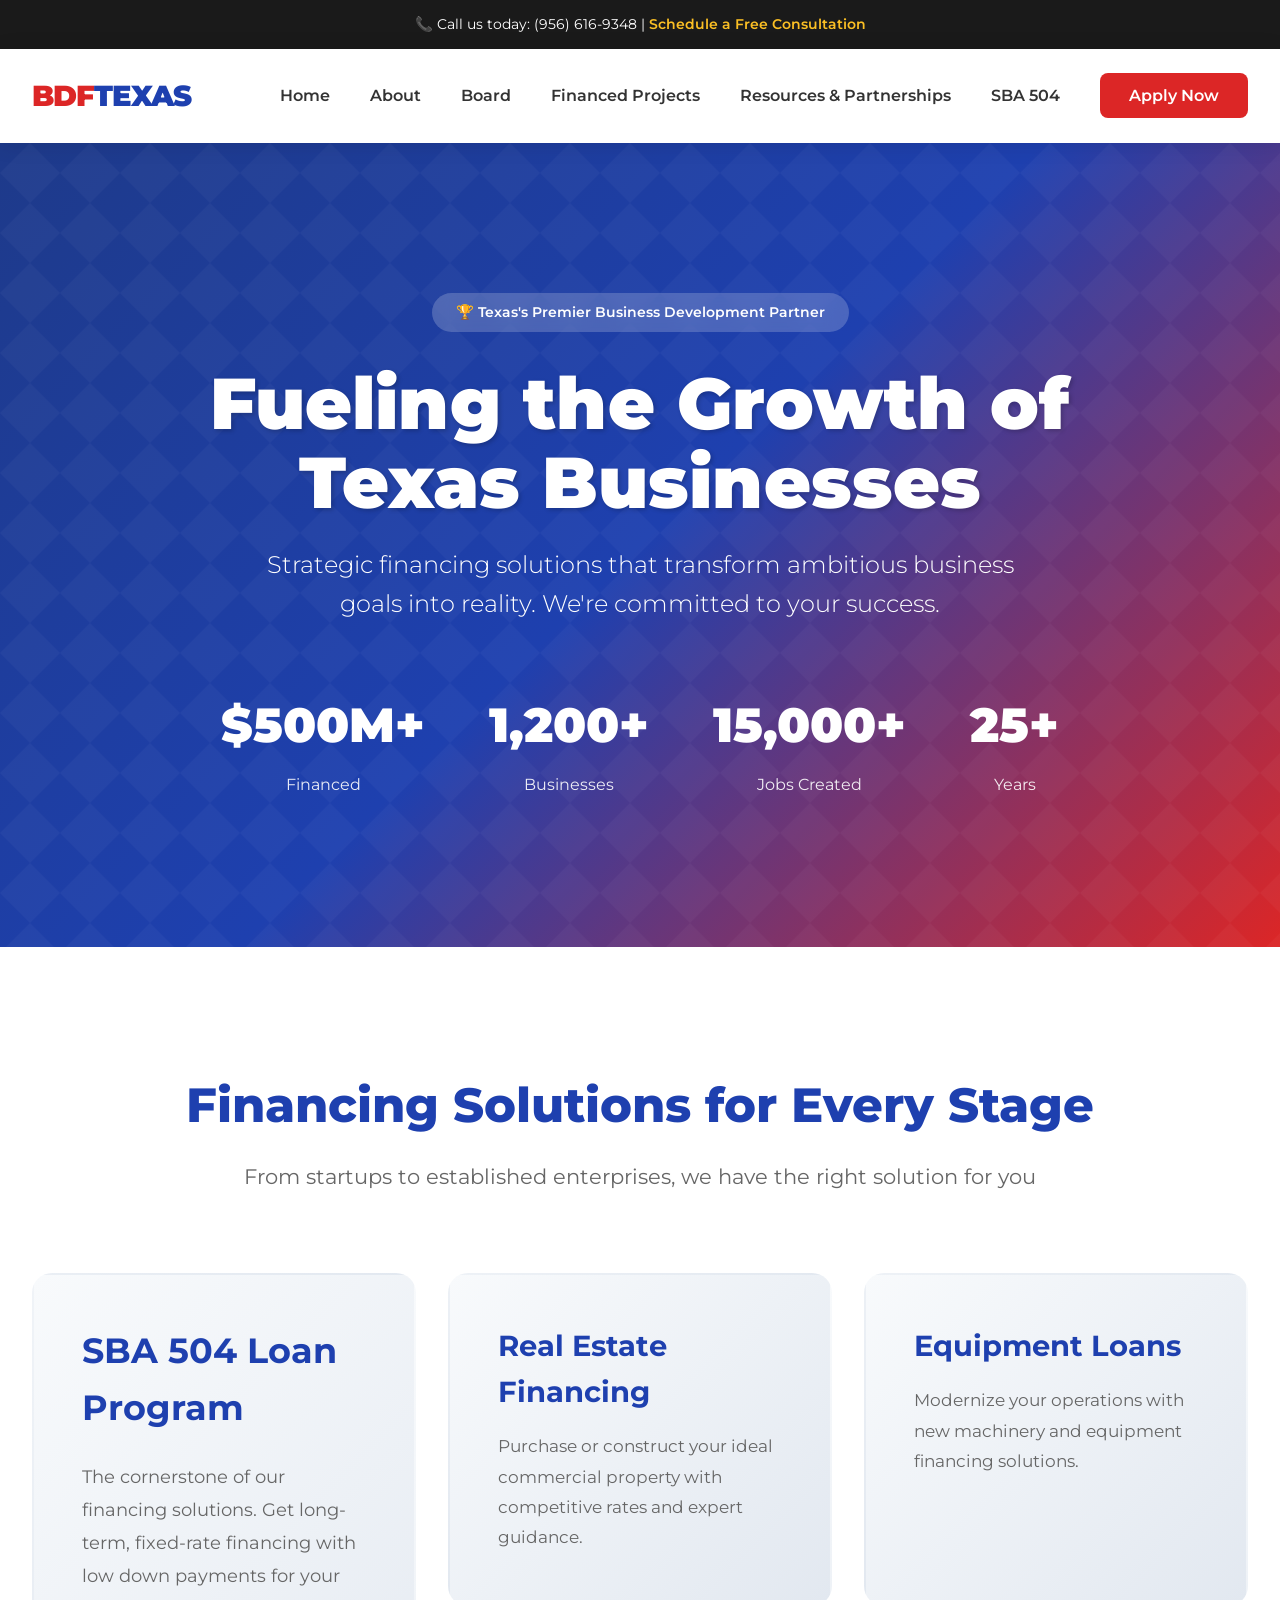
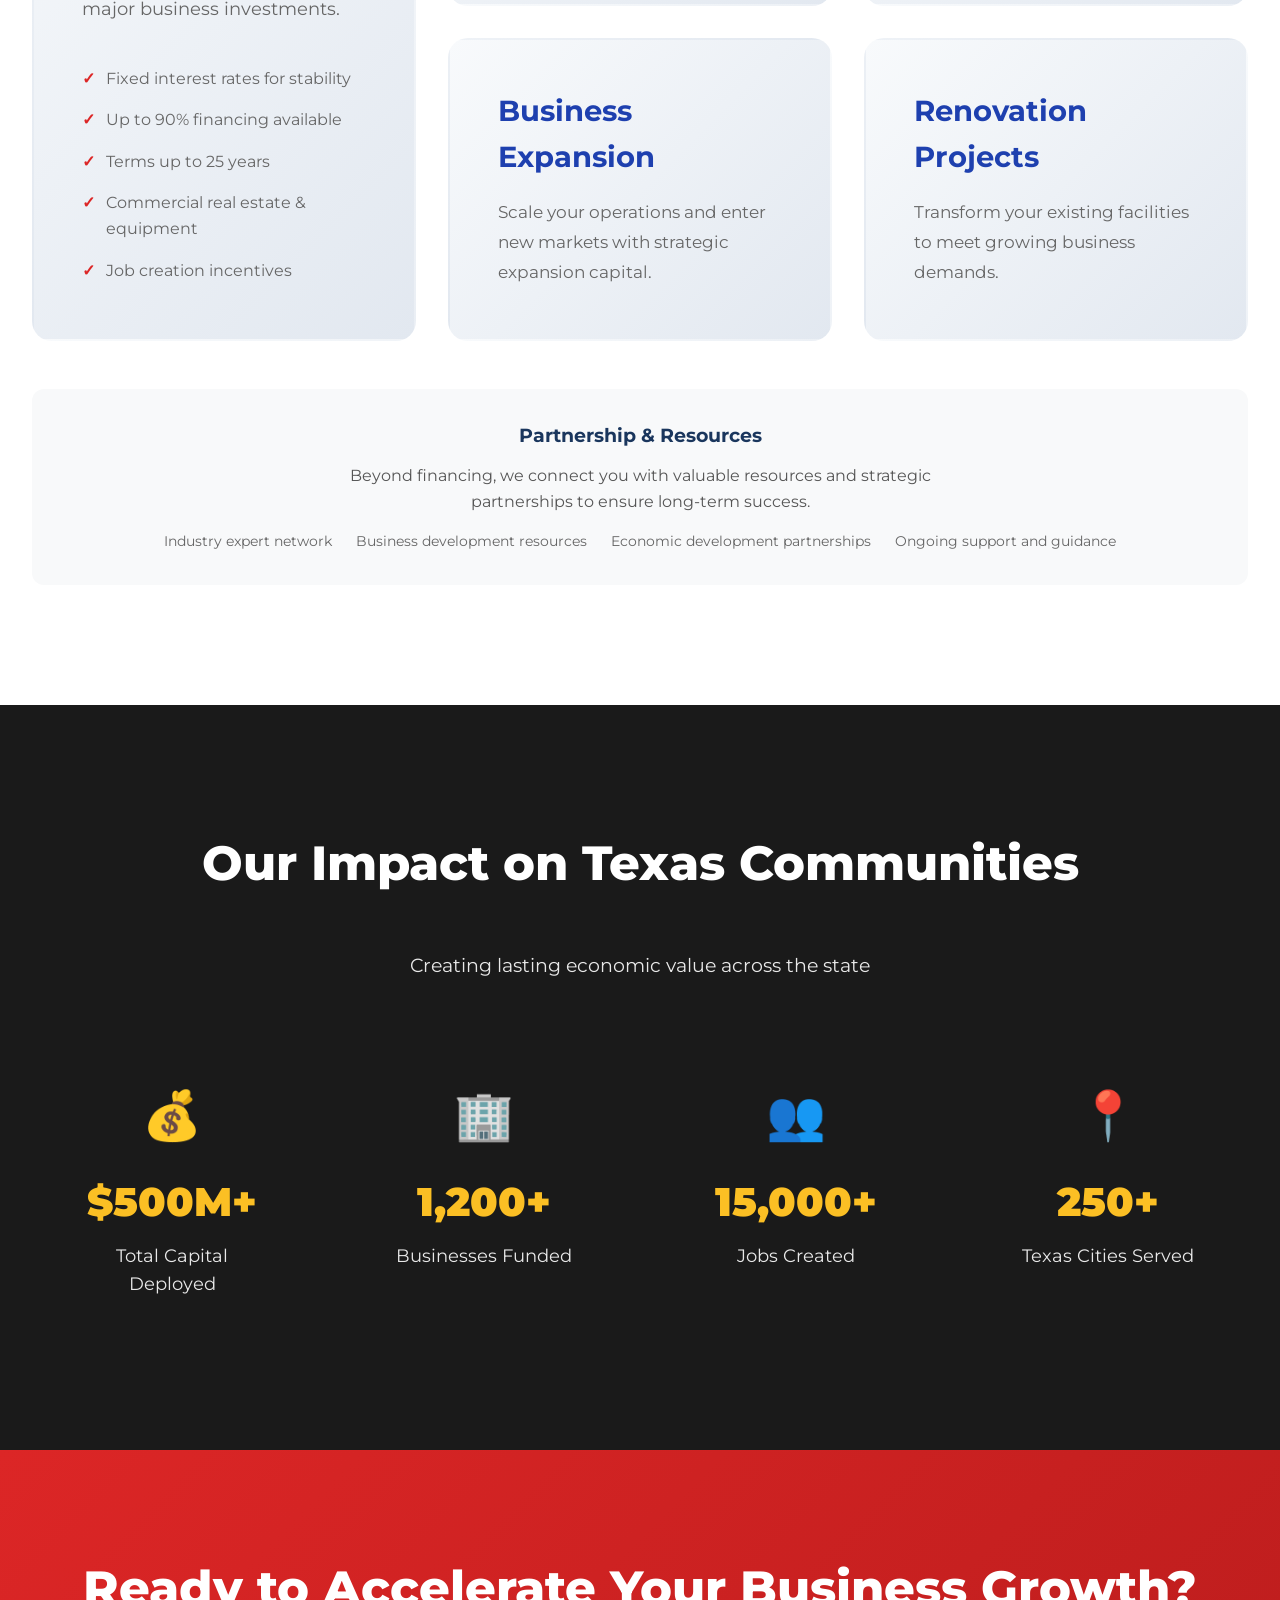
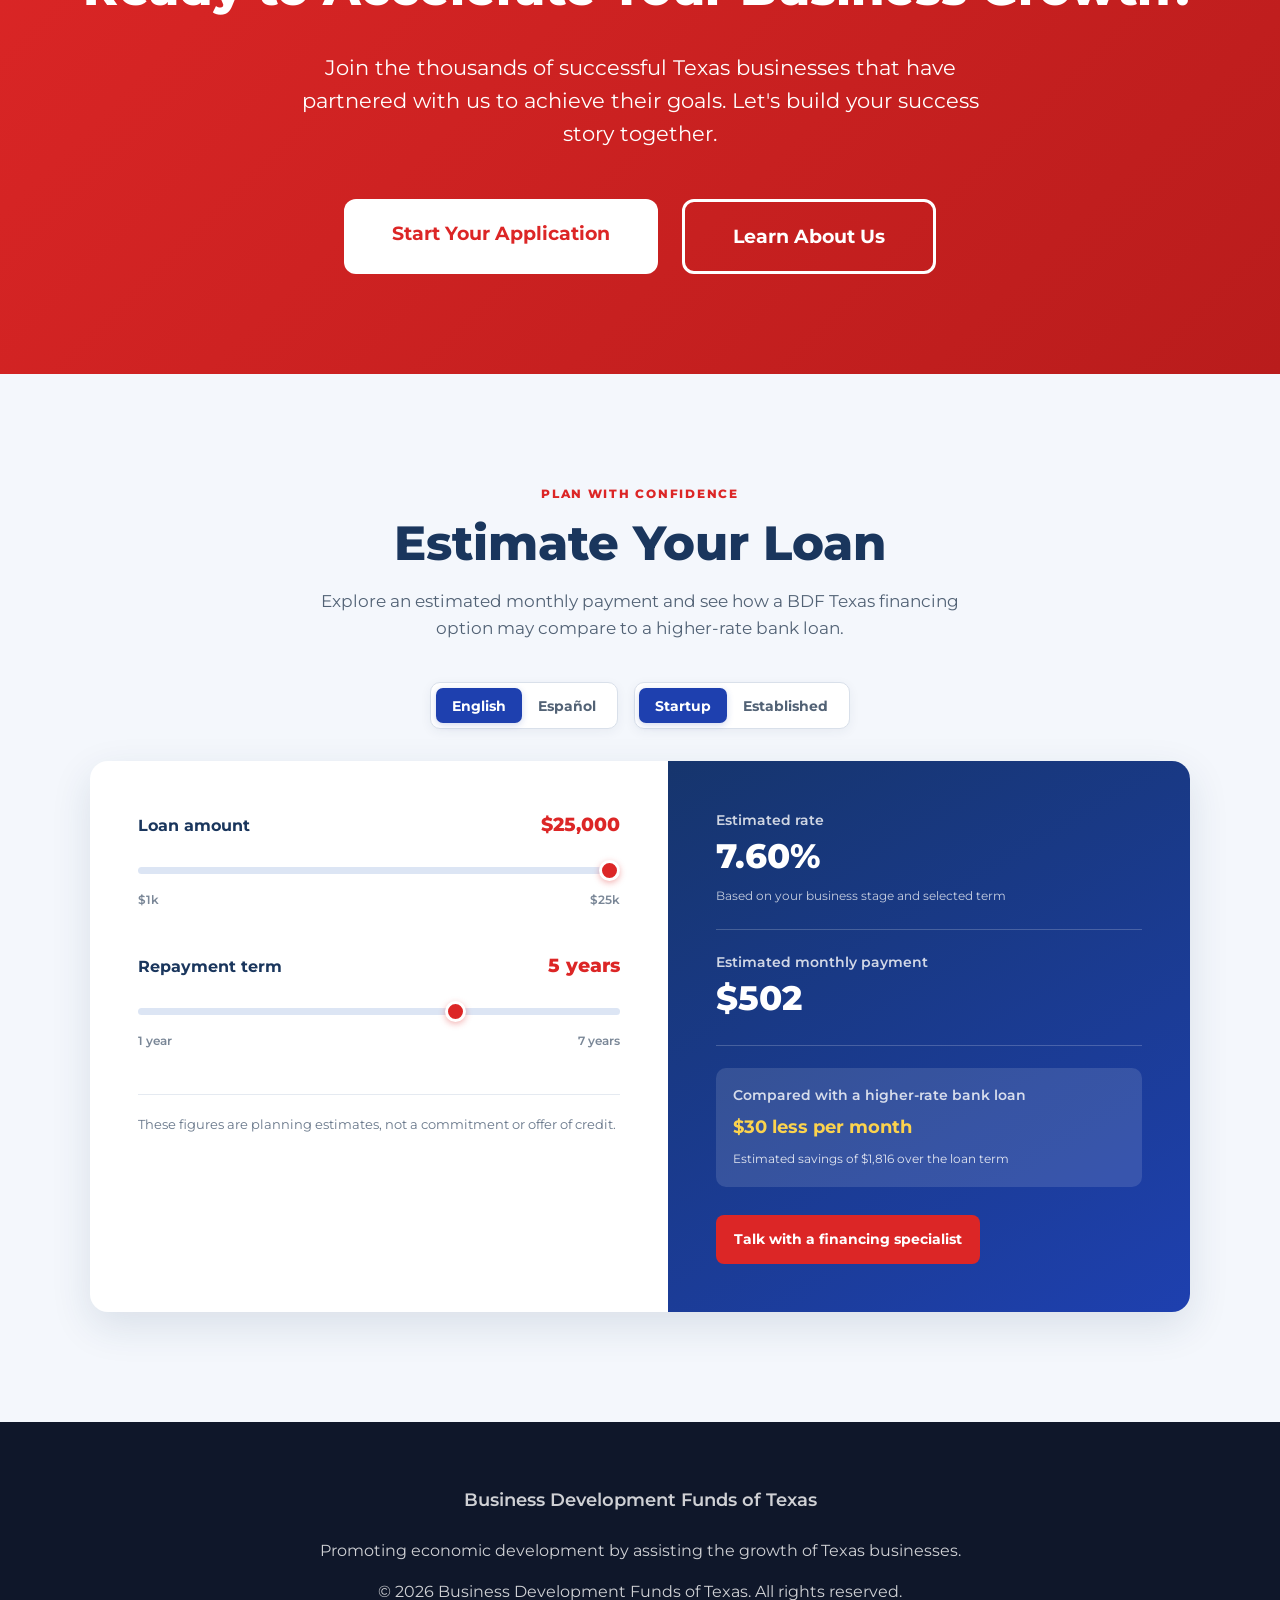
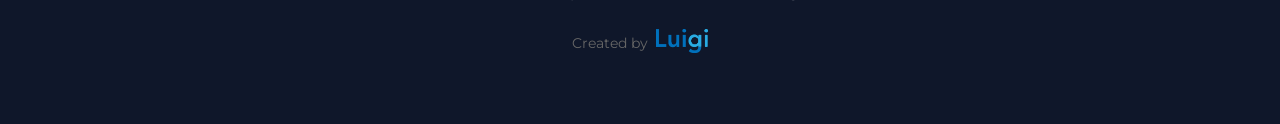
==== commit 6a221dcf: "added slider with repayment estimates for loan, comparison with bank, redirect to contact, support f" ====
--- a/index.html
+++ b/index.html
@@ -14,7 +14,7 @@
     
     <header>
         <nav>
-            <div class="logo">BDF<span>TEXAS</span></div>
+            <a href="index.html" style="text-decoration: none;"><div class="logo">BDF<span>TEXAS</span></div></a>
             <button class="menu-toggle" id="menuToggle">☰</button>
             <ul class="nav-links" id="navLinks">
                 <li><a href="index.html">Home</a></li>
@@ -168,6 +168,69 @@
         </div>
     </section>
 
+    <section class="loan-estimator" id="loan-estimator" aria-labelledby="estimatorTitle">
+        <div class="estimator-container">
+            <div class="estimator-heading">
+                <p class="estimator-eyebrow" data-i18n="eyebrow">PLAN WITH CONFIDENCE</p>
+                <h2 id="estimatorTitle" data-i18n="title">Estimate Your Loan</h2>
+                <p data-i18n="subtitle">Explore an estimated monthly payment and see how a BDF Texas financing option may compare to a higher-rate bank loan.</p>
+            </div>
+
+            <div class="estimator-toolbar">
+                <div class="estimator-toggle" role="group" aria-label="Language selection">
+                    <button class="toggle-button is-active" type="button" data-language="en" aria-pressed="true">English</button>
+                    <button class="toggle-button" type="button" data-language="es" aria-pressed="false">Español</button>
+                </div>
+                <div class="estimator-toggle" role="group" aria-label="Business stage selection">
+                    <button class="toggle-button is-active" type="button" data-stage="startup" aria-pressed="true" data-i18n="startup">Startup</button>
+                    <button class="toggle-button" type="button" data-stage="established" aria-pressed="false" data-i18n="established">Established</button>
+                </div>
+            </div>
+
+            <div class="estimator-card">
+                <div class="estimator-controls">
+                    <div class="slider-control">
+                        <div class="slider-label-row">
+                            <label for="loanAmount" data-i18n="loanAmount">Loan amount</label>
+                            <output id="loanAmountValue" for="loanAmount">$25,000</output>
+                        </div>
+                        <input type="range" id="loanAmount" min="1000" max="25000" step="1000" value="25000">
+                        <div class="slider-range"><span>$1k</span><span id="loanAmountMaximum">$25k</span></div>
+                    </div>
+
+                    <div class="slider-control">
+                        <div class="slider-label-row">
+                            <label for="loanTerm" data-i18n="repaymentTerm">Repayment term</label>
+                            <output id="loanTermValue" for="loanTerm">5 years</output>
+                        </div>
+                        <input type="range" id="loanTerm" min="1" max="7" step="1" value="5">
+                        <div class="slider-range"><span data-i18n="oneYear">1 year</span><span data-i18n="sevenYears">7 years</span></div>
+                    </div>
+
+                    <p class="estimator-note" data-i18n="estimateNote">These figures are planning estimates, not a commitment or offer of credit.</p>
+                </div>
+
+                <div class="estimator-results" aria-live="polite">
+                    <div class="rate-summary">
+                        <span data-i18n="estimatedRate">Estimated rate</span>
+                        <strong id="estimatedRate">7.25%</strong>
+                        <small data-i18n="rateNote">Based on your business stage and selected term</small>
+                    </div>
+                    <div class="payment-summary">
+                        <span data-i18n="estimatedPayment">Estimated monthly payment</span>
+                        <strong id="monthlyPayment">$5,114</strong>
+                    </div>
+                    <div class="bank-comparison">
+                        <p data-i18n="comparisonLabel">Compared with a higher-rate bank loan</p>
+                        <strong id="monthlySavings">$887 less per month</strong>
+                        <span id="totalSavings">Estimated savings of $212,880 over the loan term</span>
+                    </div>
+                    <a href="contact.html" class="estimator-cta" data-i18n="cta">Talk with a financing specialist</a>
+                </div>
+            </div>
+        </div>
+    </section>
+
     <footer>
         <div class="footer-content">
             <p style="font-size: 1.1rem; font-weight: 600; margin-bottom: 1.5rem;">Business Development Funds of Texas</p>
@@ -181,5 +244,95 @@
             </div>
         </div>
     </footer>
+
+    <script>
+        const loanAmount = document.getElementById('loanAmount');
+        const loanTerm = document.getElementById('loanTerm');
+        const loanAmountValue = document.getElementById('loanAmountValue');
+        const loanAmountMaximum = document.getElementById('loanAmountMaximum');
+        const loanTermValue = document.getElementById('loanTermValue');
+        const estimatedRate = document.getElementById('estimatedRate');
+        const monthlyPayment = document.getElementById('monthlyPayment');
+        const monthlySavings = document.getElementById('monthlySavings');
+        const totalSavings = document.getElementById('totalSavings');
+        const languageButtons = document.querySelectorAll('[data-language]');
+        const stageButtons = document.querySelectorAll('[data-stage]');
+        let language = 'en';
+        let stage = 'startup';
+
+        const translations = {
+            en: {
+                eyebrow: 'PLAN WITH CONFIDENCE', title: 'Estimate Your Loan', subtitle: 'Explore an estimated monthly payment and see how a BDF Texas financing option may compare to a higher-rate bank loan.', startup: 'Startup', established: 'Established', loanAmount: 'Loan amount', repaymentTerm: 'Repayment term', oneYear: '1 year', sevenYears: '7 years', estimateNote: 'These figures are planning estimates, not a commitment or offer of credit.', estimatedRate: 'Estimated rate', rateNote: 'Based on your business stage and selected term', estimatedPayment: 'Estimated monthly payment', comparisonLabel: 'Compared with a higher-rate bank loan', cta: 'Talk with a financing specialist', years: 'years', lessPerMonth: 'less per month', totalSavings: 'Estimated savings of {value} over the loan term'
+            },
+            es: {
+                eyebrow: 'PLANIFIQUE CON CONFIANZA', title: 'Estime su préstamo', subtitle: 'Explore un pago mensual estimado y vea cómo una opción de financiamiento de BDF Texas puede compararse con un préstamo bancario de mayor tasa.', startup: 'Empresa nueva', established: 'Empresa establecida', loanAmount: 'Monto del préstamo', repaymentTerm: 'Plazo de pago', oneYear: '1 año', sevenYears: '7 años', estimateNote: 'Estas cifras son estimaciones de planificación, no un compromiso ni una oferta de crédito.', estimatedRate: 'Tasa estimada', rateNote: 'Según la etapa de su empresa y el plazo seleccionado', estimatedPayment: 'Pago mensual estimado', comparisonLabel: 'Comparado con un préstamo bancario de mayor tasa', cta: 'Hable con un especialista en financiamiento', years: 'años', lessPerMonth: 'menos por mes', totalSavings: 'Ahorro estimado de {value} durante el plazo del préstamo'
+            }
+        };
+
+        const formatCurrency = value => new Intl.NumberFormat(language === 'es' ? 'es-US' : 'en-US', { style: 'currency', currency: 'USD', maximumFractionDigits: 0 }).format(value);
+
+        function calculatePayment(principal, annualRate, years) {
+            const monthlyRate = annualRate / 100 / 12;
+            const payments = years * 12;
+            return principal * (monthlyRate * Math.pow(1 + monthlyRate, payments)) / (Math.pow(1 + monthlyRate, payments) - 1);
+        }
+
+        function updateTranslations() {
+            const copy = translations[language];
+            document.documentElement.lang = language;
+            document.querySelectorAll('[data-i18n]').forEach(element => {
+                element.textContent = copy[element.dataset.i18n];
+            });
+        }
+
+        function updateEstimate() {
+            const maximumLoanAmount = stage === 'startup' ? 25000 : 50000;
+            loanAmount.max = maximumLoanAmount;
+            loanAmountMaximum.textContent = maximumLoanAmount === 25000 ? '$25k' : '$50k';
+            if (Number(loanAmount.value) > maximumLoanAmount) loanAmount.value = maximumLoanAmount;
+
+            const amount = Number(loanAmount.value);
+            const term = Number(loanTerm.value);
+            const baseRate = stage === 'startup' ? 7.25 : 6.25;
+            const estimatedAnnualRate = baseRate + (term <= 5 ? 0.35 : 0);
+            const bankAnnualRate = estimatedAnnualRate + 2.5;
+            const estimatedMonthlyPayment = calculatePayment(amount, estimatedAnnualRate, term);
+            const bankMonthlyPayment = calculatePayment(amount, bankAnnualRate, term);
+            const totalEstimatedSavings = (bankMonthlyPayment - estimatedMonthlyPayment) * term * 12;
+            const copy = translations[language];
+
+            loanAmountValue.textContent = formatCurrency(amount);
+            loanTermValue.textContent = `${term} ${copy.years}`;
+            estimatedRate.textContent = `${estimatedAnnualRate.toFixed(2)}%`;
+            monthlyPayment.textContent = formatCurrency(estimatedMonthlyPayment);
+            monthlySavings.textContent = `${formatCurrency(bankMonthlyPayment - estimatedMonthlyPayment)} ${copy.lessPerMonth}`;
+            totalSavings.textContent = copy.totalSavings.replace('{value}', formatCurrency(totalEstimatedSavings));
+        }
+
+        languageButtons.forEach(button => button.addEventListener('click', () => {
+            language = button.dataset.language;
+            languageButtons.forEach(item => {
+                const selected = item === button;
+                item.classList.toggle('is-active', selected);
+                item.setAttribute('aria-pressed', selected);
+            });
+            updateTranslations();
+            updateEstimate();
+        }));
+
+        stageButtons.forEach(button => button.addEventListener('click', () => {
+            stage = button.dataset.stage;
+            stageButtons.forEach(item => {
+                const selected = item === button;
+                item.classList.toggle('is-active', selected);
+                item.setAttribute('aria-pressed', selected);
+            });
+            updateEstimate();
+        }));
+
+        loanAmount.addEventListener('input', updateEstimate);
+        loanTerm.addEventListener('input', updateEstimate);
+        updateEstimate();
+    </script>
 </body>
 </html>
--- a/assets/css/style.css
+++ b/assets/css/style.css
@@ -623,6 +623,237 @@
     }
 }
 
+.loan-estimator {
+    background: #f4f7fc;
+    padding: 110px 2rem;
+}
+
+.estimator-container {
+    max-width: 1100px;
+    margin: 0 auto;
+}
+
+.estimator-heading {
+    max-width: 690px;
+    margin: 0 auto 2.5rem;
+    text-align: center;
+}
+
+.estimator-eyebrow {
+    color: #dc2626;
+    font-size: 0.78rem;
+    font-weight: 800;
+    letter-spacing: 0.14em;
+    margin-bottom: 0.75rem;
+}
+
+.estimator-heading h2 {
+    color: #1a365d;
+    font-size: 3rem;
+    font-weight: 800;
+    line-height: 1.15;
+    margin-bottom: 1rem;
+}
+
+.estimator-heading > p:last-child {
+    color: #526275;
+    font-size: 1.08rem;
+}
+
+.estimator-toolbar {
+    display: flex;
+    justify-content: center;
+    gap: 1rem;
+    flex-wrap: wrap;
+    margin-bottom: 2rem;
+}
+
+.estimator-toggle {
+    display: inline-flex;
+    padding: 0.3rem;
+    background: white;
+    border: 1px solid #d9e0ea;
+    border-radius: 10px;
+    box-shadow: 0 3px 12px rgba(26, 54, 93, 0.06);
+}
+
+.toggle-button {
+    background: transparent;
+    border: 0;
+    border-radius: 7px;
+    color: #526275;
+    cursor: pointer;
+    font-family: inherit;
+    font-size: 0.88rem;
+    font-weight: 700;
+    padding: 0.55rem 1rem;
+    transition: background 0.2s, color 0.2s, box-shadow 0.2s;
+}
+
+.toggle-button.is-active {
+    background: #1e40af;
+    box-shadow: 0 2px 7px rgba(30, 64, 175, 0.2);
+    color: white;
+}
+
+.estimator-card {
+    display: grid;
+    grid-template-columns: minmax(0, 1.05fr) minmax(320px, 0.95fr);
+    overflow: hidden;
+    background: white;
+    border-radius: 18px;
+    box-shadow: 0 14px 40px rgba(26, 54, 93, 0.12);
+}
+
+.estimator-controls {
+    padding: 3rem;
+}
+
+.slider-control + .slider-control {
+    margin-top: 2.5rem;
+}
+
+.slider-label-row {
+    display: flex;
+    align-items: baseline;
+    justify-content: space-between;
+    gap: 1rem;
+    margin-bottom: 1rem;
+}
+
+.slider-label-row label {
+    color: #1a365d;
+    font-size: 1rem;
+    font-weight: 700;
+}
+
+.slider-label-row output {
+    color: #dc2626;
+    font-size: 1.2rem;
+    font-weight: 800;
+}
+
+.slider-control input[type="range"] {
+    appearance: none;
+    width: 100%;
+    height: 7px;
+    background: #dce5f4;
+    border-radius: 999px;
+    cursor: pointer;
+}
+
+.slider-control input[type="range"]::-webkit-slider-thumb {
+    appearance: none;
+    width: 21px;
+    height: 21px;
+    background: #dc2626;
+    border: 3px solid white;
+    border-radius: 50%;
+    box-shadow: 0 2px 6px rgba(220, 38, 38, 0.35);
+}
+
+.slider-control input[type="range"]::-moz-range-thumb {
+    width: 15px;
+    height: 15px;
+    background: #dc2626;
+    border: 3px solid white;
+    border-radius: 50%;
+    box-shadow: 0 2px 6px rgba(220, 38, 38, 0.35);
+}
+
+.slider-range {
+    display: flex;
+    justify-content: space-between;
+    color: #7a8797;
+    font-size: 0.76rem;
+    font-weight: 600;
+    margin-top: 0.55rem;
+}
+
+.estimator-note {
+    border-top: 1px solid #e5eaf1;
+    color: #68778a;
+    font-size: 0.8rem;
+    margin-top: 2.75rem;
+    padding-top: 1.25rem;
+}
+
+.estimator-results {
+    display: flex;
+    flex-direction: column;
+    justify-content: center;
+    background: linear-gradient(150deg, #16356d, #1e40af);
+    color: white;
+    padding: 3rem;
+}
+
+.rate-summary, .payment-summary {
+    border-bottom: 1px solid rgba(255, 255, 255, 0.2);
+    padding-bottom: 1.35rem;
+    margin-bottom: 1.35rem;
+}
+
+.rate-summary > span, .payment-summary > span, .bank-comparison p {
+    display: block;
+    font-size: 0.88rem;
+    font-weight: 600;
+    opacity: 0.8;
+}
+
+.rate-summary strong, .payment-summary strong {
+    display: block;
+    font-size: 2.1rem;
+    font-weight: 800;
+    line-height: 1.15;
+    margin: 0.35rem 0;
+}
+
+.rate-summary small {
+    font-size: 0.74rem;
+    opacity: 0.75;
+}
+
+.bank-comparison {
+    padding: 1rem 1.1rem;
+    background: rgba(255, 255, 255, 0.12);
+    border-radius: 10px;
+}
+
+.bank-comparison p {
+    margin-bottom: 0.35rem;
+}
+
+.bank-comparison strong {
+    display: block;
+    color: #fcd34d;
+    font-size: 1.15rem;
+    margin-bottom: 0.25rem;
+}
+
+.bank-comparison span {
+    font-size: 0.78rem;
+    opacity: 0.85;
+}
+
+.estimator-cta {
+    display: inline-block;
+    align-self: flex-start;
+    background: #dc2626;
+    border-radius: 8px;
+    color: white;
+    font-size: 0.9rem;
+    font-weight: 700;
+    margin-top: 1.75rem;
+    padding: 0.8rem 1.15rem;
+    text-decoration: none;
+    transition: background 0.2s, transform 0.2s;
+}
+
+.estimator-cta:hover {
+    background: #b91c1c;
+    transform: translateY(-1px);
+}
+
 @media (max-width: 968px) {
     .hero-content h1 {
         font-size: 3rem;
@@ -638,6 +869,14 @@
     
     .impact-grid {
         grid-template-columns: repeat(2, 1fr);
+    }
+
+    .estimator-card {
+        grid-template-columns: 1fr;
+    }
+
+    .estimator-heading h2 {
+        font-size: 2.35rem;
     }
     
     .hero-stats {
@@ -683,8 +922,8 @@
         display: none;
         width: 100%;
         flex-direction: column;
-        gap: 0.5rem;
-        padding-top: 1rem;
+        gap: 1.25rem;
+        padding-top: 1.5rem;
         border-top: 1px solid #e2e8f0;
     }
     
@@ -739,6 +978,18 @@
     .cta-fullwidth {
         padding: 60px 1rem;
     }
+
+    .loan-estimator {
+        padding: 70px 1rem;
+    }
+
+    .estimator-controls, .estimator-results {
+        padding: 2rem 1.35rem;
+    }
+
+    .estimator-heading h2 {
+        font-size: 2rem;
+    }
     
     .cta-fullwidth h2 {
         font-size: 2rem;
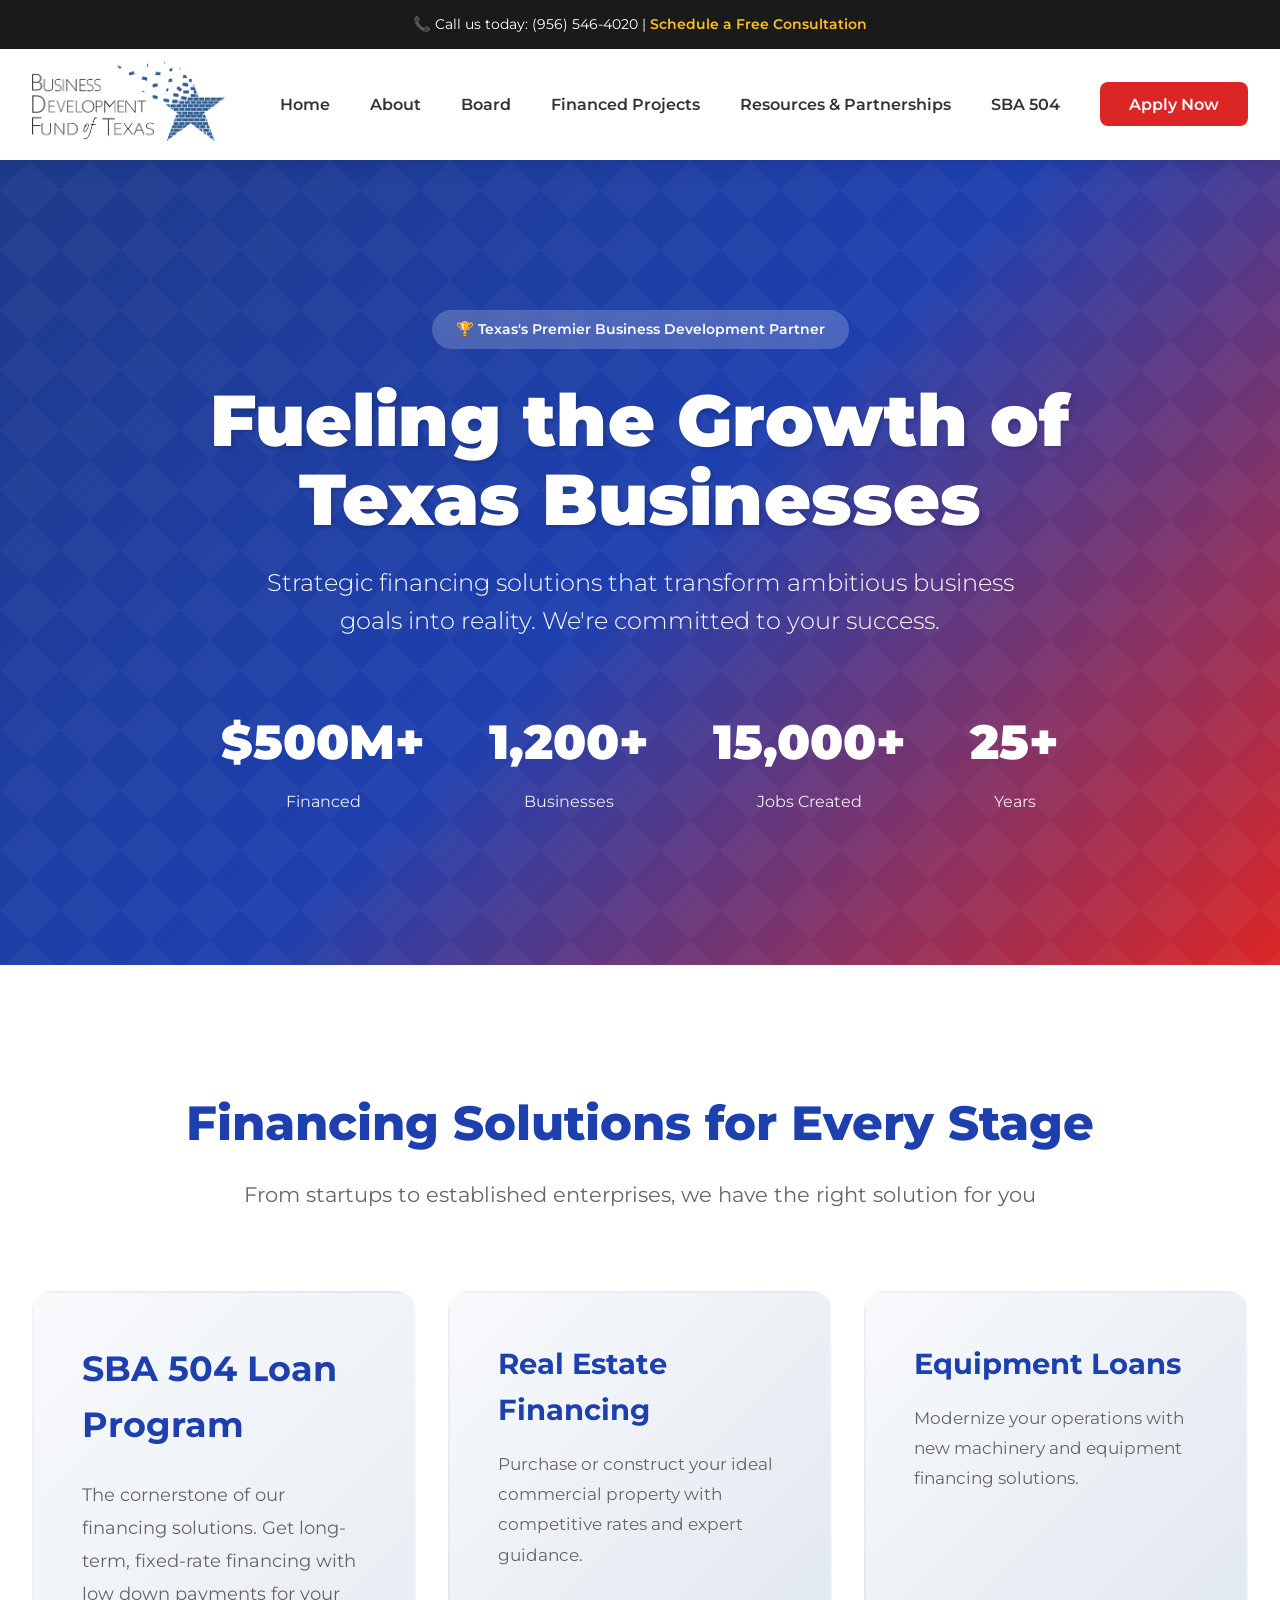
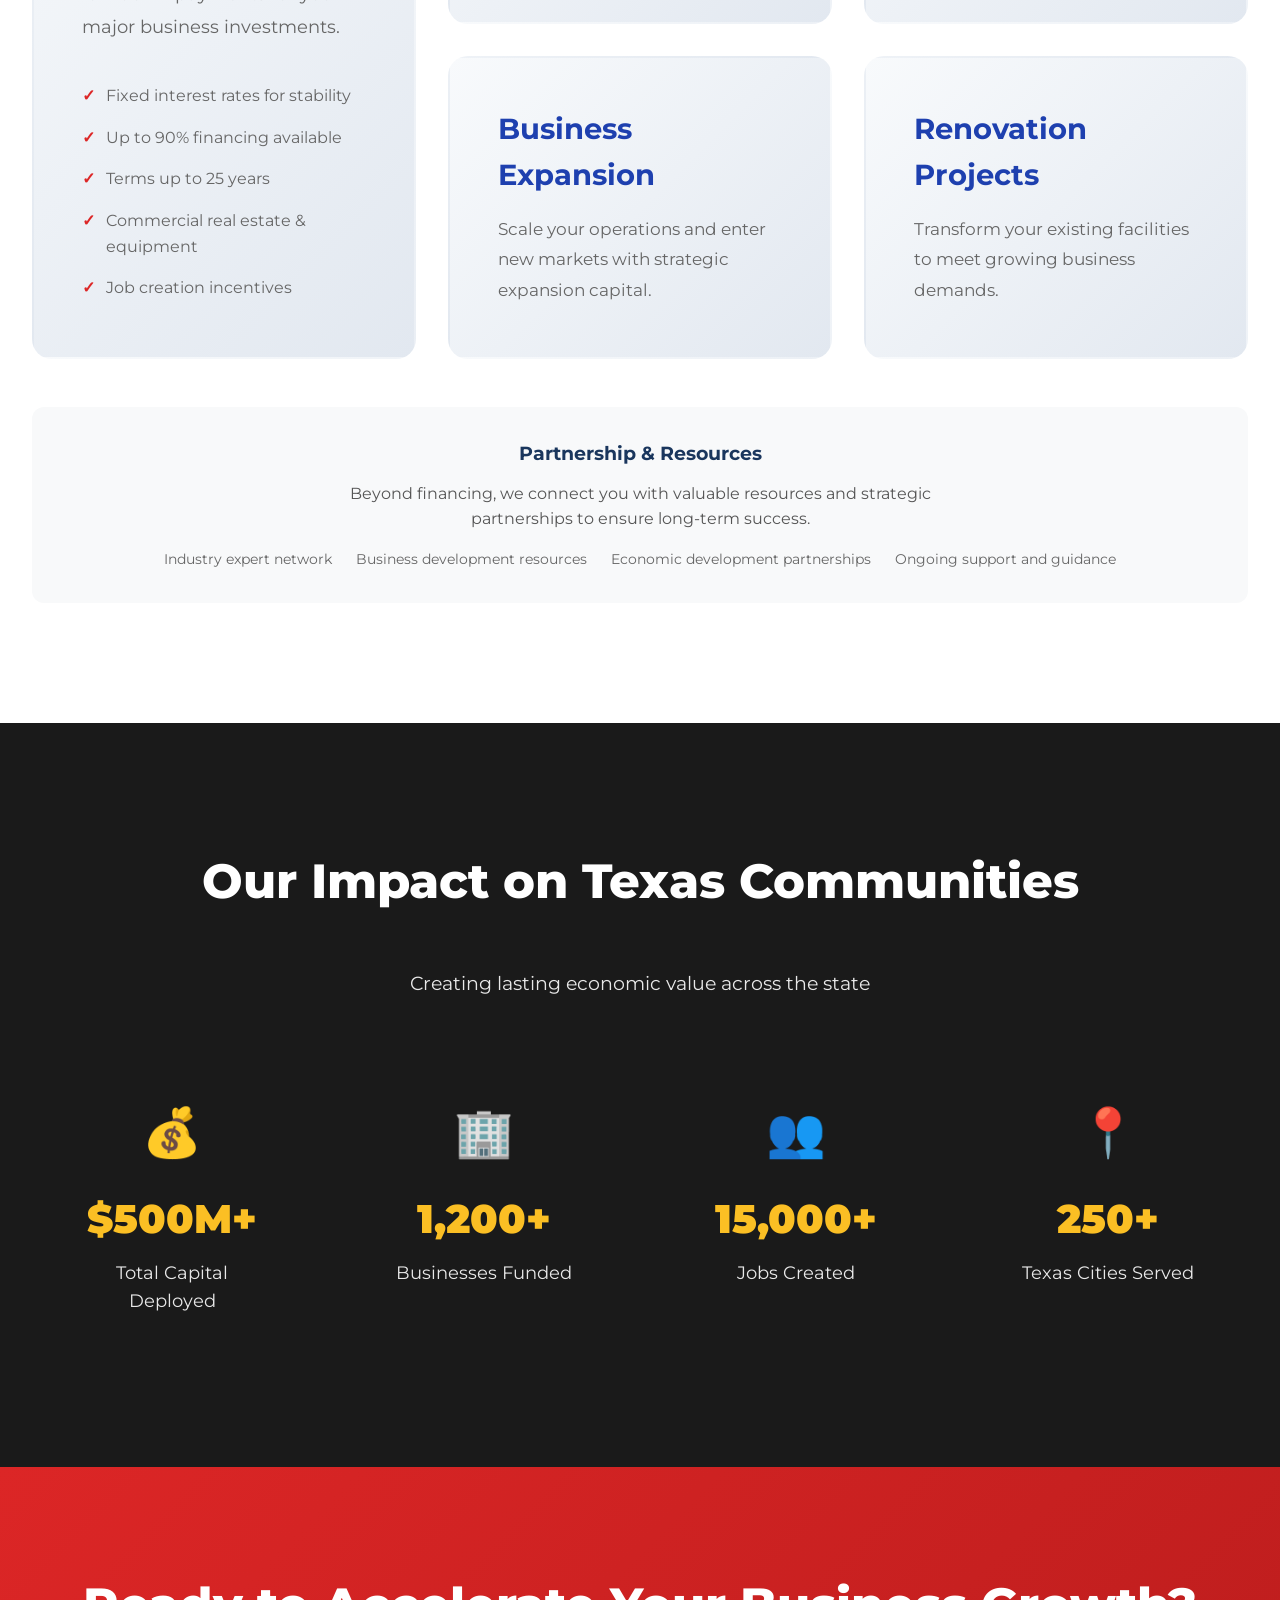
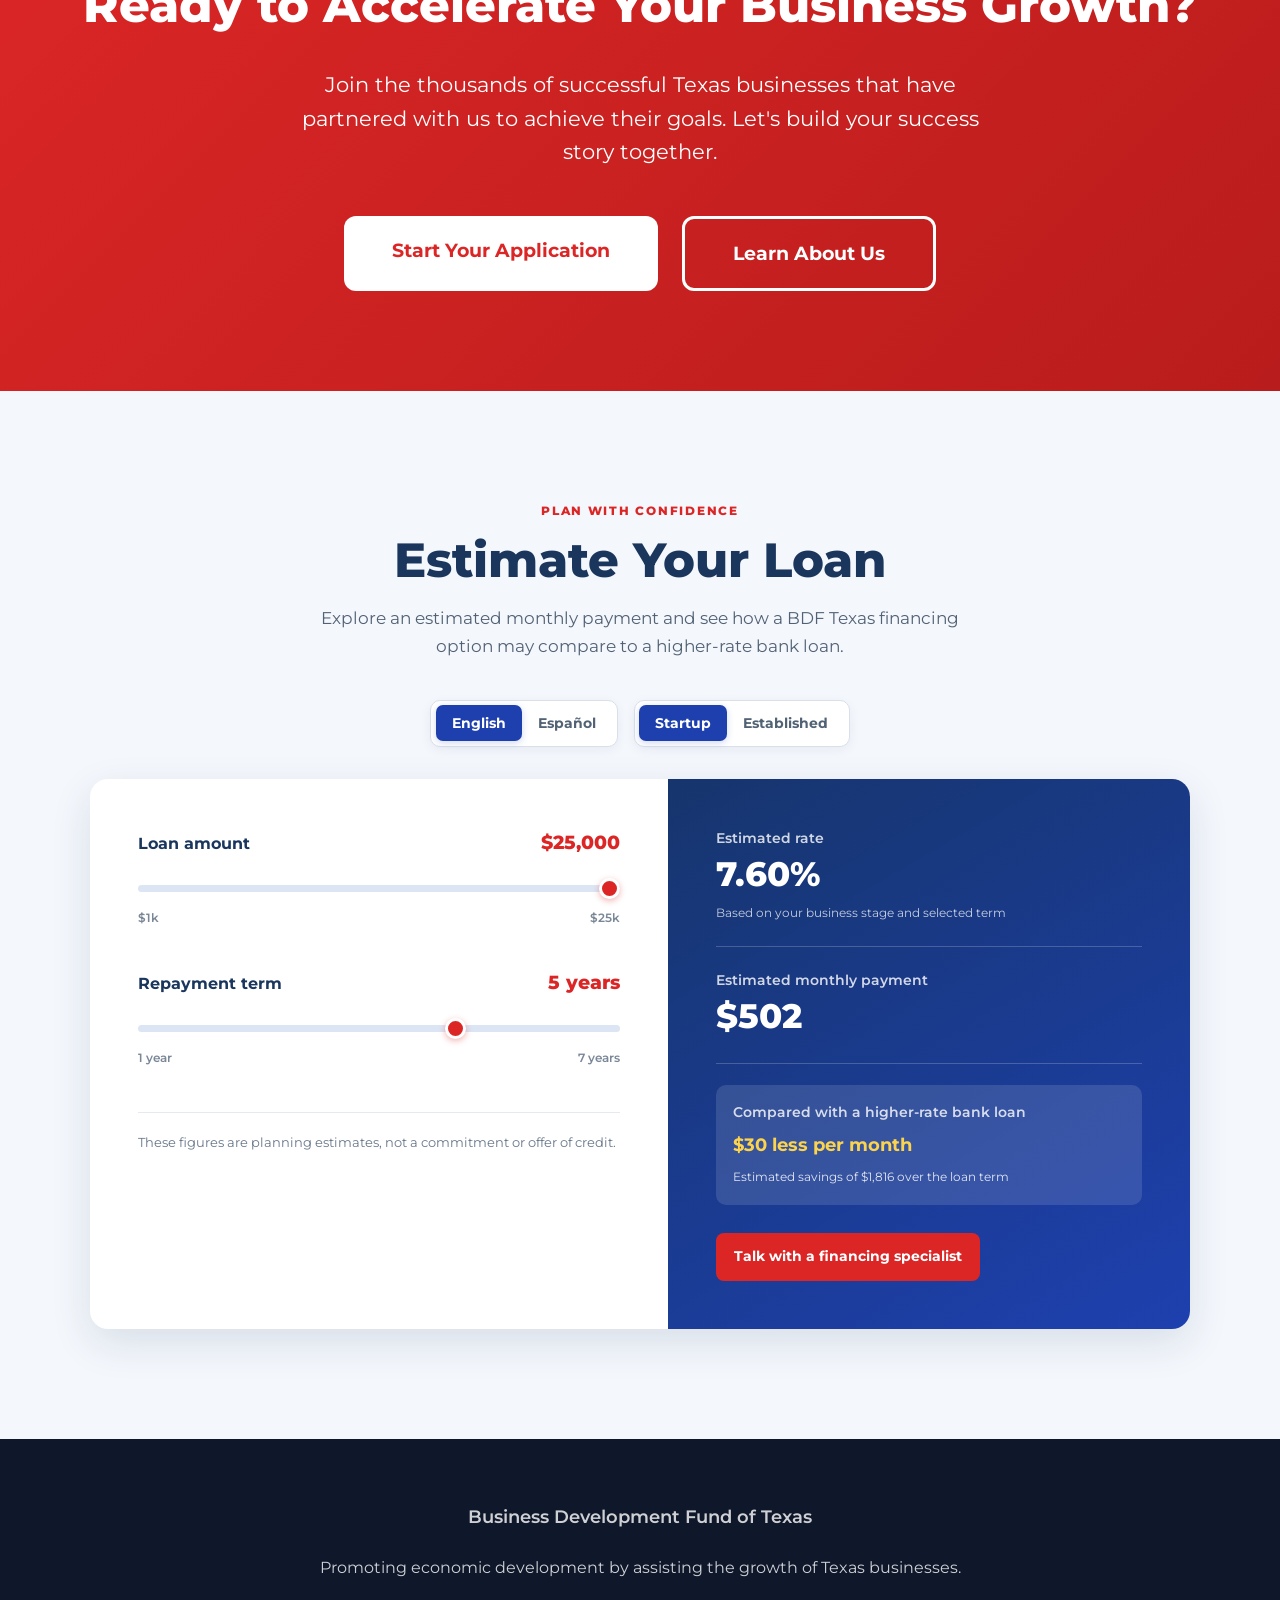
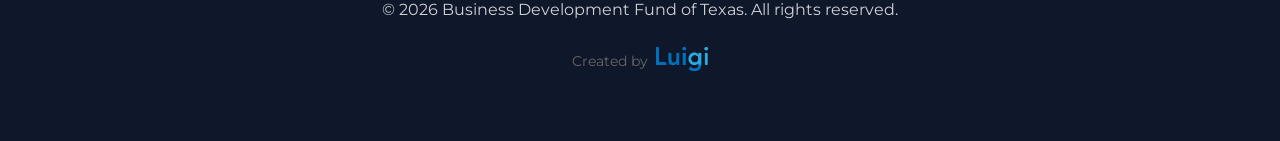
==== commit 6291226e: "all requested changes from Elsa Galvan implemented" ====
--- a/index.html
+++ b/index.html
@@ -3,18 +3,18 @@
 <head>
     <meta charset="UTF-8">
     <meta name="viewport" content="width=device-width, initial-scale=1.0">
-    <title>Business Development Funds of Texas | Fueling Texas Growth</title>
+    <title>Business Development Fund of Texas | Fueling Texas Growth</title>
     <link href="https://fonts.googleapis.com/css2?family=Montserrat:wght@300;400;500;600;700;800;900&display=swap" rel="stylesheet">
     <link rel="stylesheet" href="assets/css/style.css">
 </head>
 <body>
     <div class="top-bar">
-        📞 Call us today: (956) 616-9348 | <a href="contact.html">Schedule a Free Consultation</a>
+        📞 Call us today: (956) 546-4020 | <a href="contact.html">Schedule a Free Consultation</a>
     </div>
     
     <header>
         <nav>
-            <a href="index.html" style="text-decoration: none;"><div class="logo">BDF<span>TEXAS</span></div></a>
+            <a href="index.html" style="text-decoration: none;"><img src="Business-Development-Fund-of-Texas-Logo.png" alt="Business Development Fund of Texas" class="logo-img" style="height: 80px; width: auto;"></a>
             <button class="menu-toggle" id="menuToggle">☰</button>
             <ul class="nav-links" id="navLinks">
                 <li><a href="index.html">Home</a></li>
@@ -233,9 +233,9 @@
 
     <footer>
         <div class="footer-content">
-            <p style="font-size: 1.1rem; font-weight: 600; margin-bottom: 1.5rem;">Business Development Funds of Texas</p>
+            <p style="font-size: 1.1rem; font-weight: 600; margin-bottom: 1.5rem;">Business Development Fund of Texas</p>
             <p>Promoting economic development by assisting the growth of Texas businesses.</p>
-            <p>&copy; 2026 Business Development Funds of Texas. All rights reserved.</p>
+            <p>&copy; 2026 Business Development Fund of Texas. All rights reserved.</p>
             <div style="margin-top: 1.5rem; display: flex; align-items: center; justify-content: center; gap: 0.5rem; font-size: 0.85rem; color: #666;">
                 <span>Created by</span>
                 <a href="https://luigiai.dev" target="_blank" rel="noopener">
--- a/assets/css/style.css
+++ b/assets/css/style.css
@@ -26,7 +26,7 @@
 
 header {
     background: rgba(255, 255, 255, 0.98);
-    padding: 1.5rem 2rem;
+    padding: 0.75rem 2rem;
     position: sticky;
     top: 0;
     z-index: 1000;
